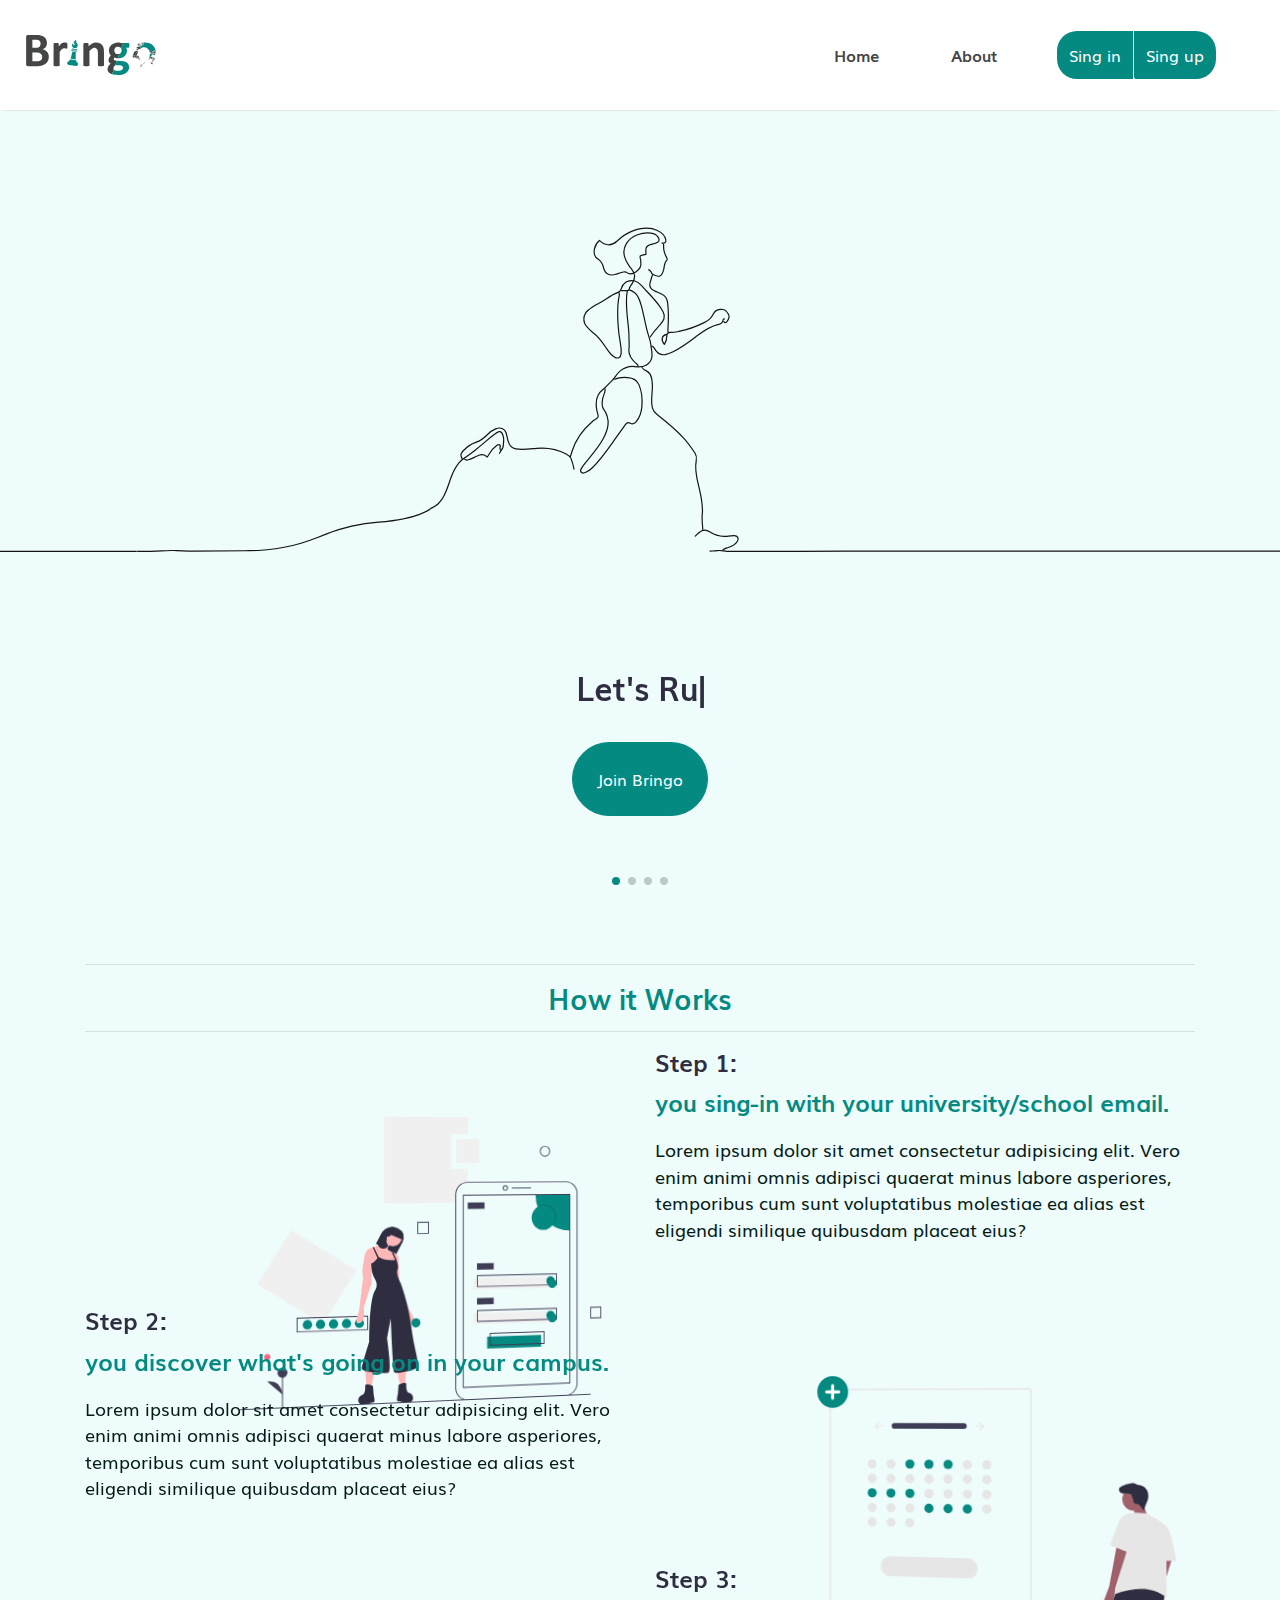
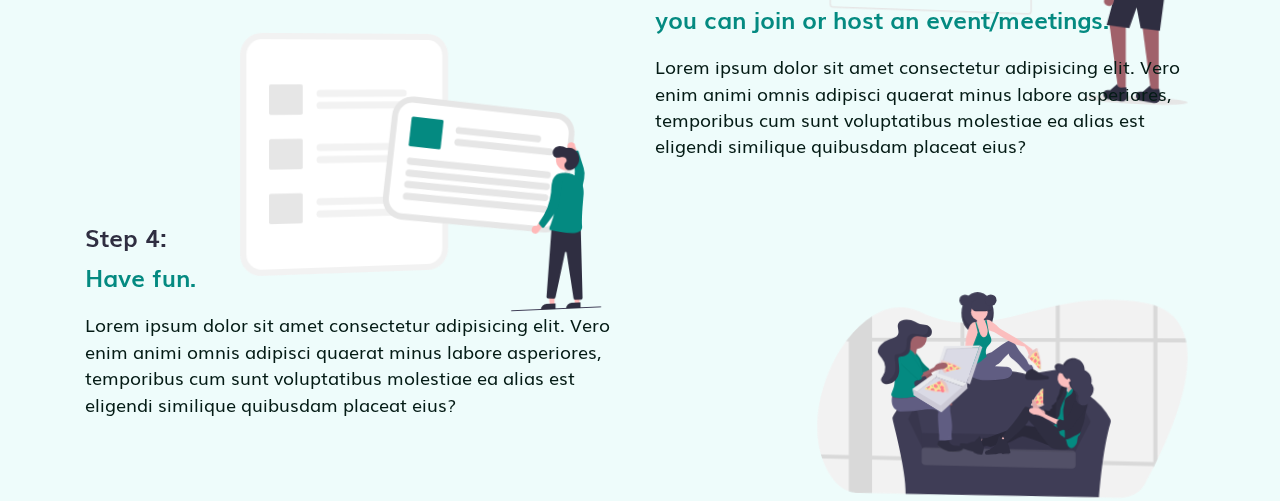
==== index.html @ 800cf077 "add responsive svg images and mini logo" ====
<!DOCTYPE html>
<html lang="en">

<head>
	<meta charset="UTF-8">
	<meta name="viewport" content="width=device-width, initial-scale=1.0">
	<title>Bringo</title>
	<link rel="stylesheet" href="css/bootstrap.css">
    <link rel="stylesheet" href="css/main.css">
    <link rel="icon" href="images/bringo-icon.svg">
    <link rel="stylesheet" href="css/swiper-bundle.css" />
    <link rel="stylesheet" href="css/swiper-bundle.min.css" />
    <style>
        .swiper-slide > p
        {
            /* display: flex;
            justify-content: center; */
            position: absolute;
            top: 70%;
            left: 0;
            right: 0;
            text-align: center;
            font-family: Muli-Bold;
            font-size: 200%;
        }
    </style>
</head>

<body>
  <nav class="navbar navbar-expand-lg navbar-light bg-white">
        <a href="/" class="navbar-brand">
            <img src="images/bringo.svg" alt="bringo logo" width="150px" />
        </a>
        <button class="navbar-toggler" type="button" data-toggle="collapse" data-target="#navbarSupportedContent" aria-controls="navbarSupportedContent" aria-expanded="false" aria-label="Toggle navigation">
            <span class="navbar-toggler-icon"></span>
        </button>
        <div class="collapse navbar-collapse" id="navbarSupportedContent">
            <ul class="navbar-nav ml-auto text-center">
                <li class="nav-item px-1 py-1">
                    <a class="nav-link home-about-link" href="/">Home</a>
                </li>
                <li class="nav-item ml-lg-5 px-1 py-1">
                    <a class="nav-link home-about-link" href="/about">About</a>
                </li>
                <li class="nav-item sing-in ml-lg-5 px-1 py-1">
                    <a class="nav-link" href="/singin">Sing in</a>
                </li>
                <li class="nav-item sing-up mr-lg-5 px-1 py-1">
                    <a class="nav-link" href="/singup">Sing up</a>
                </li>
            </ul>
        </div>
  </nav>

		<!-- start the slider -->
			<!-- Slider main container -->
	<div class="swiper-container">
        <!-- Additional required wrapper -->
        <div class="section-center">
            <div class="container text-center">
                <a href="/singup/index.html"><button class="btn btn-primary px-4 py-4 join-btn">Join Bringo</button></a>
            </div>
        </div>
        <!-- <div class="overlay"></div> -->
		<div class="swiper-wrapper">
			<!-- Slides -->
            <div class="swiper-slide carousel-one"><p>Let's <span   class="animate-typing"
                                                                    data-animate-loop="true"
                                                                    data-type-speed="200"
                                                                    data-type-delay="150"
                                                                    data-remove-speed="50"
                                                                    data-remove-delay="500"
                                                                    data-cursor-speed="700"
                                                                    >Run</span></p></div>
            
            <div class="swiper-slide carousel-two"><p>Let's <span   class="animate-typing"
                                                                    data-animate-loop="true"
                                                                    data-type-speed="200"
                                                                    data-type-delay="150"
                                                                    data-remove-speed="50"
                                                                    data-remove-delay="500"
                                                                    data-cursor-speed="700"
                                                                    >Paint</span></p></div>
            
			<div class="swiper-slide carousel-three"><p>Let's <span class="animate-typing"
                                                                    data-animate-loop="true"
                                                                    data-type-speed="200"
                                                                    data-type-delay="150"
                                                                    data-remove-speed="50"
                                                                    data-remove-delay="500"
                                                                    data-cursor-speed="700">Play Chess</span></p></div>
			<div class="swiper-slide carousel-four"><p>Let's <span class="animate-typing"
                                                                    data-animate-loop="true"
                                                                    data-type-speed="200"
                                                                    data-type-delay="150"
                                                                    data-remove-speed="50"
                                                                    data-remove-delay="500"
                                                                    data-cursor-speed="700">Play BasketBall</span></p></div>
		</div>
		<!-- If we need pagination -->
		<div class="swiper-pagination"></div>
	</div>
    <!-- End the slider -->

  <!-- Start How it works -->

  <div class="container how-it-works">
    <div class="row mt-5">
      <div class="col-12 text-center muli-bold short-desc">
        <hr>
        <h3>How it Works</h3>
        <hr>
      </div>
      <div class="col-md-6 images-card">
        <img class="img-fluid image-background-right" src="https://d2zv2ciw0ln4h1.cloudfront.net/uploads/hp-primary-desktop_e0dab1f509.svg" alt="">
        <!-- <img class="img-fluid image-rotate-right" src="https://d2zv2ciw0ln4h1.cloudfront.net/uploads/hp-step1-2D_aeea862f0b.svg" alt=""> -->
         <img class="img-fluid image-rotate-right" src="./images/login.svg" alt="">
      </div>
      <div class="col-md-6">
        <div class="step-content">
          <h4 class="step-head muli-bold">Step 1:</h4>
          <p class="short-desc muli-bold">you sing-in with your university/school email.</p>
          <p class="long-desc">Lorem ipsum dolor sit amet consectetur adipisicing elit. Vero enim animi omnis adipisci quaerat minus labore asperiores, temporibus cum sunt voluptatibus molestiae ea alias est eligendi similique quibusdam placeat eius?</p>
        </div>
      </div>
    </div>
    <div class="row mt-5 flex-row-reverse">
      <div class="col-md-6 images-card">
        <img class="img-fluid image-background-left" src="https://d2zv2ciw0ln4h1.cloudfront.net/uploads/hp-primary-desktop_e0dab1f509.svg" alt="">
        <!-- <img class="img-fluid image-rotate-left" src="https://d2zv2ciw0ln4h1.cloudfront.net/uploads/hp-step2-2D_6729998af1.svg" alt=""> -->
        <img class="img-fluid image-rotate-left" src="./images/event.svg" alt="">
      </div>
      <div class="col-md-6">
        <div class="step-content">
          <h4 class="step-head muli-bold">Step 2:</h4>
          <p class="short-desc muli-bold">you discover what's going on in your campus.</p>
          <p class="long-desc">Lorem ipsum dolor sit amet consectetur adipisicing elit. Vero enim animi omnis adipisci quaerat minus labore asperiores, temporibus cum sunt voluptatibus molestiae ea alias est eligendi similique quibusdam placeat eius?</p>
        </div>
      </div>
    </div>
    <div class="row mt-5">
      <div class="col-md-6 images-card">
        <img class="img-fluid image-background-right" src="https://d2zv2ciw0ln4h1.cloudfront.net/uploads/hp-primary-desktop_e0dab1f509.svg" alt="">
        <!-- <img class="img-fluid image-rotate-right" src="https://d2zv2ciw0ln4h1.cloudfront.net/uploads/hp-step5-2D_9d3fc362cc.svg" alt=""> -->
        <img class="img-fluid image-rotate-right" src="./images/post.svg" alt="">
      </div>
      <div class="col-md-6">
        <div class="step-content">
          <h4 class="step-head muli-bold">Step 3:</h4>
          <p class="short-desc muli-bold">you can join or host an event/meetings.</p>
          <p class="long-desc">Lorem ipsum dolor sit amet consectetur adipisicing elit. Vero enim animi omnis adipisci quaerat minus labore asperiores, temporibus cum sunt voluptatibus molestiae ea alias est eligendi similique quibusdam placeat eius?</p>
        </div>
      </div>
      
    </div>
    <div class="row mt-5 flex-row-reverse">
      <div class="col-md-6 images-card">
        <img class="img-fluid image-background-left" src="https://d2zv2ciw0ln4h1.cloudfront.net/uploads/hp-primary-desktop_e0dab1f509.svg" alt="">
        <!-- <img class="img-fluid image-rotate-left" src="https://d2zv2ciw0ln4h1.cloudfront.net/uploads/hp-step2-2D_6729998af1.svg" alt=""> -->
        <img class="img-fluid image-rotate-left" src="./images/have-fun.svg" alt="">
      </div>
      <div class="col-md-6">
        <div class="step-content">
          <h4 class="step-head muli-bold">Step 4:</h4>
          <p class="short-desc muli-bold">Have fun.</p>
          <p class="long-desc">Lorem ipsum dolor sit amet consectetur adipisicing elit. Vero enim animi omnis adipisci quaerat minus labore asperiores, temporibus cum sunt voluptatibus molestiae ea alias est eligendi similique quibusdam placeat eius?</p>
        </div>
      </div>
    </div>
  </div>

  <!-- End How it works -->

  <script src="js/jquery-3.5.1.min.js"></script>
  <script src="js/bootstrap.min.js"></script>
  <script src="js/jquery.animateTyping.js"></script>
  <script src="js/swiper-bundle.js"></script>
	<script src="js/swiper-bundle.min.js"></script>
  <script src="js/main.js"></script>
</body>

</html>
---- css/main.css ----
/* ------------------------- */

@font-face {
 font-family: Muli-Bold;
 src: url('../fonts/Muli-Bold.ttf');
}

@font-face {
 font-family: Muli-BoldItalic;
 src: url('../fonts/Muli-BoldItalic.ttf');
}

@font-face {
 font-family: Muli-ExtraLight;
 src: url('../fonts/Muli-ExtraLight.ttf');
}

@font-face {
 font-family: Muli-ExtraLightItalic;
 src: url('../fonts/Muli-ExtraLightItalic.ttf');
}

@font-face {
 font-family: Muli-Italic;
 src: url('../fonts/Muli-Italic.ttf');
}

@font-face {
 font-family: Muli-Light;
 src: url('../fonts/Muli-Light.ttf');
}

@font-face {
 font-family: Muli-LightItalic;
 src: url('../fonts/Muli-LightItalic.ttf');
}

@font-face {
 font-family: Muli-Semi-BoldItalic;
 src: url('../fonts/Muli-Semi-BoldItalic.ttf');
}

@font-face {
 font-family: Muli-SemiBold;
 src: url('../fonts/Muli-SemiBold.ttf');
}

@font-face {
 font-family: Muli;
 src: url('../fonts/Muli.ttf');
}


/* ------------------------- */

:root {
 --primary: #048A81;
 --primaryDark: #12615b;
 --second: #444545;
 --third: #DE3C4B;
 --fourth: #87F5FB;
 --fiveth: #84CAE7;
 --gray: #a2a0a9;
}


/* Stat Muli font classes */

.muli-bold {
 font-family: Muli-Bold;
}

.muli-bold-italic {
 font-family: Muli-BoldItalic;
}

.muli-extra-light {
 font-family: Muli-ExtraLight;
}

.muli-extra-light-italic {
 font-family: Muli-ExtraLightItalic;
}

.muli-italic {
 font-family: Muli-Italic;
}

.muli-light {
 font-family: Muli-Light;
}

.muli-light-italic {
 font-family: Muli-LightItalic;
}

.muli-Semi-bold-italic {
 font-family: Muli-Semi-BoldItalic;
}

.muli-semi-bold {
 font-family: Muli-SemiBold;
}

.muli {
 font-family: Muli;
}


/* End Muli font classes */

body {
 /* background-color: var(--fiveth); */
 font-family: Muli;
 /* height: 100000px; */
 background-color: #EEFCFB;
}

/* Start The navbar */

.navbar
{
    box-shadow: 0 2px 2px -2px rgba(0,0,0,.2);
}

@media (min-width: 992px) {
    .sing-in {
        background-color: var(--primary) !important;
        border-radius: 20px 0 0px 20px;
        border-right: 1px solid white;
    }
    .sing-up {
        background-color: var(--primary) !important;
        border-radius: 0px 20px 20px 2px;
    }
    .sing-in>a,
    .sing-up>a {
        color: white !important;
    }
    .home-about-link
    {
        font-family: Muli-Bold;
        color: var(--second) !important;
    }
}

/* End The navbar */

/* Start the slider */

/* .slider .carousel-item
{
	-webkit-background-size: cover;
	-moz-background-size: cover;
	-o-background-size: cover;
	background-size: cover;
	background-position: center center;
} */

.swiper-wrapper > div
{
    -webkit-background-size: cover;
	-moz-background-size: cover;
	-o-background-size: cover;
	background-size: cover;
	background-position: center center;
}
.swiper-wrapper p
{
    color: #2F2E41;
}

.swiper-wrapper .carousel-one
{
    background-image: url('../images/run.svg');
    width: 100%;
    height: 100%;
}

.swiper-wrapper .carousel-two
{
    background-image: url('../images/paint.svg');
}

.swiper-wrapper .carousel-three
{
    background-image: url('../images/chess.svg');
}

.swiper-wrapper .carousel-four
{
    background-image: url('../images/football.svg');
}

.swiper-container .overlay
{
	position: absolute;
	width: 100%;
	height: 100%;
	left: 0;
	top: 0;
	background-color: rgba(57, 63, 52, 0.6);
	z-index: 2;
}

/* End the slider */


.second-color
{
    color: var(--second) !important;
}

/* .above-section-center
{
    position: absolute;
    top: 70%;
    left: 0;
    right: 0;
    z-index: 3;
    color: #FFF;
	font-size: 200%;
} */

.section-center
{
    position: absolute;
    top: 80%;
    left: 50%;
    z-index: 3;
}

.section-center > div
{
    position: relative;
    left: -50%;
}

/* .let-go-text
{
    color: white;
    font-size: 200%;
} */

.btn-primary
{
    background-color: var(--primary);
    border-color: var(--primary);
    border-radius: 40px !important;
}

.btn-primary:hover
{
    background-color: var(--primaryDark);
    border-color: var(--primaryDark);
    border-radius: 40px !important;
}

.btn-primary:active
{
    background-color: var(--primaryDark) !important;
    border-color: var(--primaryDark) !important;
    border-radius: 40px !important;
}

@media (max-width: 992px)
{
    .btn-primary
    {
        font-size: 80%;
    }
    .navbar-nav > li:hover
    {
        background-color: var(--primary);
        border-radius: 50px;
    }
    .navbar-nav > li > a
    {
        font-family: Muli-Bold;
        color: var(--second) !important;
    }
    .navbar-nav > li > a:hover
    {
        color: white !important;
    }
}

@media (max-width: 768px)
{
    /* .btn-primary
    {
        font-size: 20px;
    } */
}

.swiper-pagination-bullet-active
{
    background-color: var(--primary) !important;
}

/* Start How it Works */

.how-it-works .step-head
{
    color: #2F2E41;
}

.how-it-works .short-desc
{
    color: var(--primary);
    font-size: 1.5rem;
}

.how-it-works .long-desc
{
    color: #041B15;
    font-size: 1.1rem;
}

.how-it-works .step-content
{
    display: flex;
    flex-direction: column;
    justify-content: center;
    height: 100%;
}

.images-card
{
    perspective: 1000px;
}

.flex-row-reverse
{
    display: flex;
    flex-direction: row-reverse;
}

.image-background-right
{
    /* transform: rotateY(10deg); */
    transform: rotateY(10deg);
}

.image-rotate-right
{
    /* transform: skewY(2deg); */
    transform: rotateY(10deg);
    width: 65%;
    position: absolute;
    left: 30%;
    top: 33%;
    /* display: none; */
}

.image-background-left
{
    transform: rotateY(-10deg);
}

.image-rotate-left
{
    /* transform: skewY(2deg); */
    transform: rotateY(-10deg);
    width: 65%;
    position: absolute;
    left: 30%;
    top: 33%;
    /* display: none; */
}

/* End How it Works */
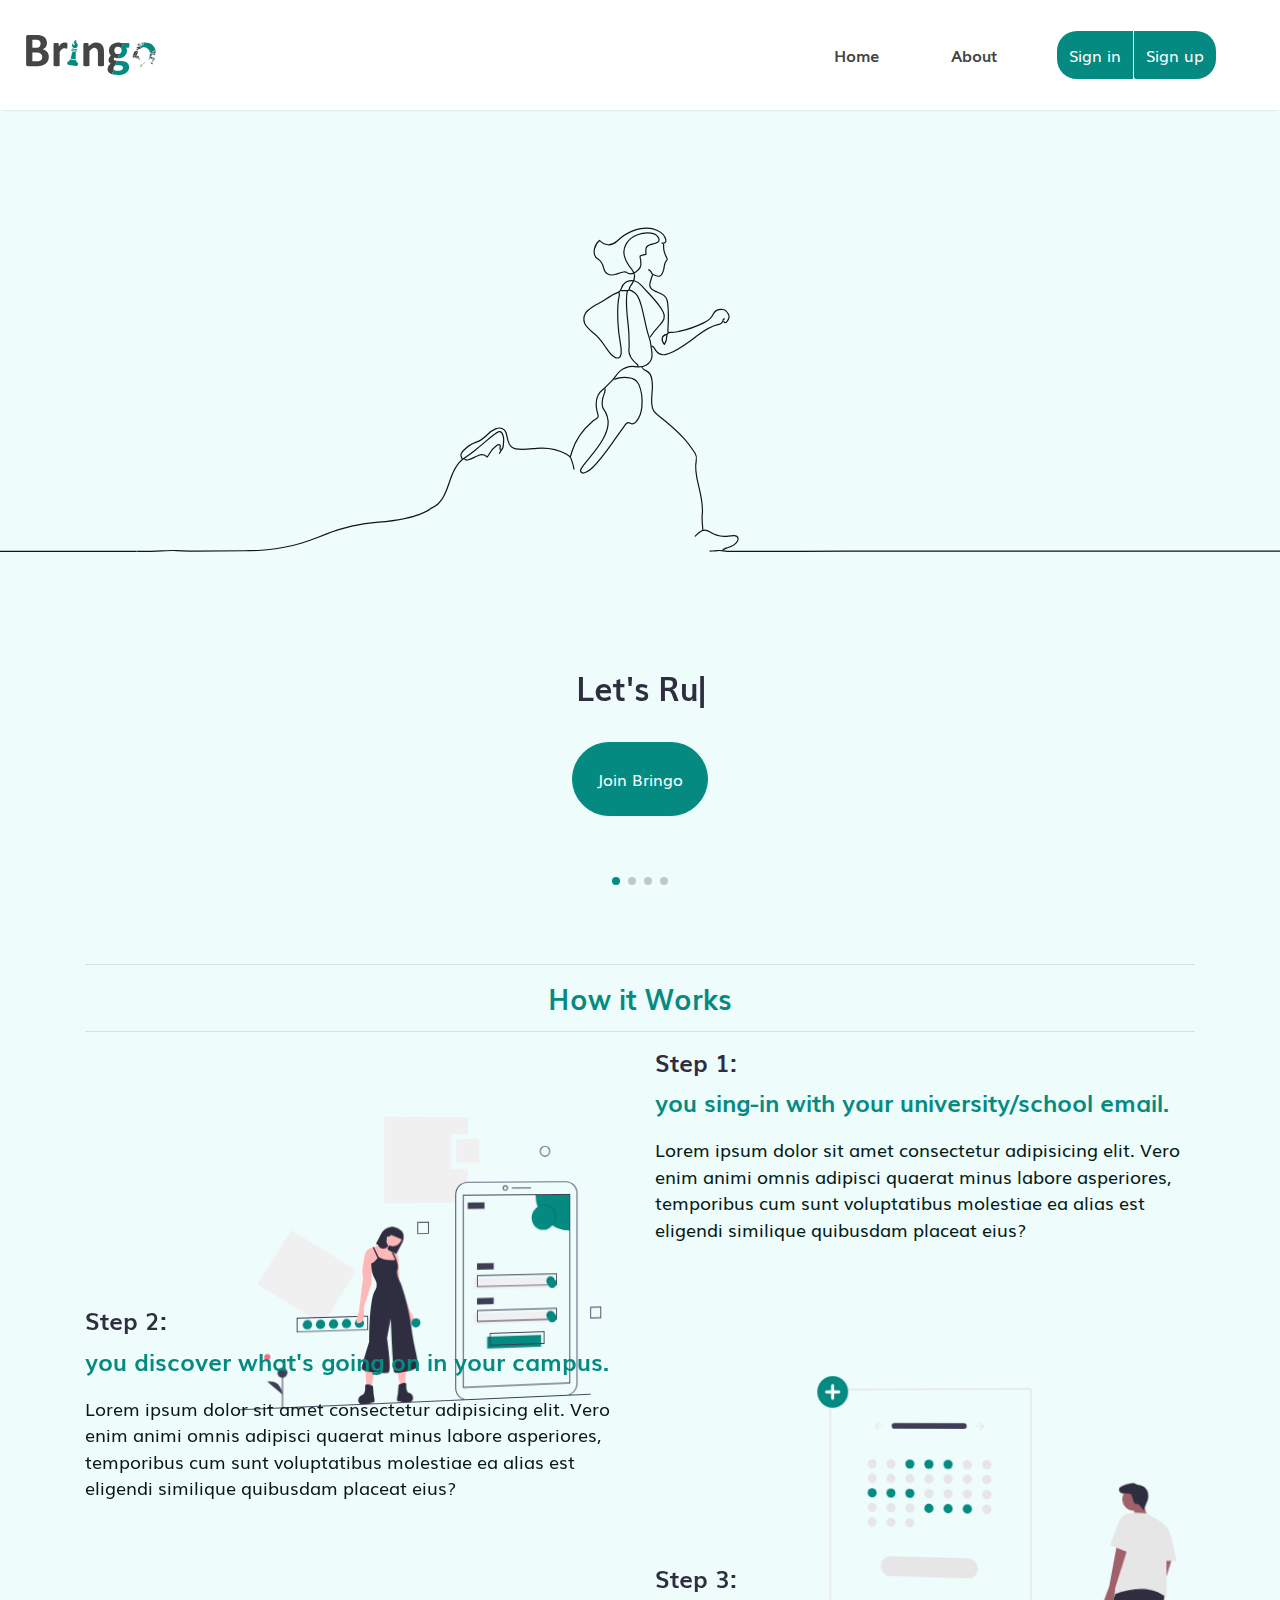
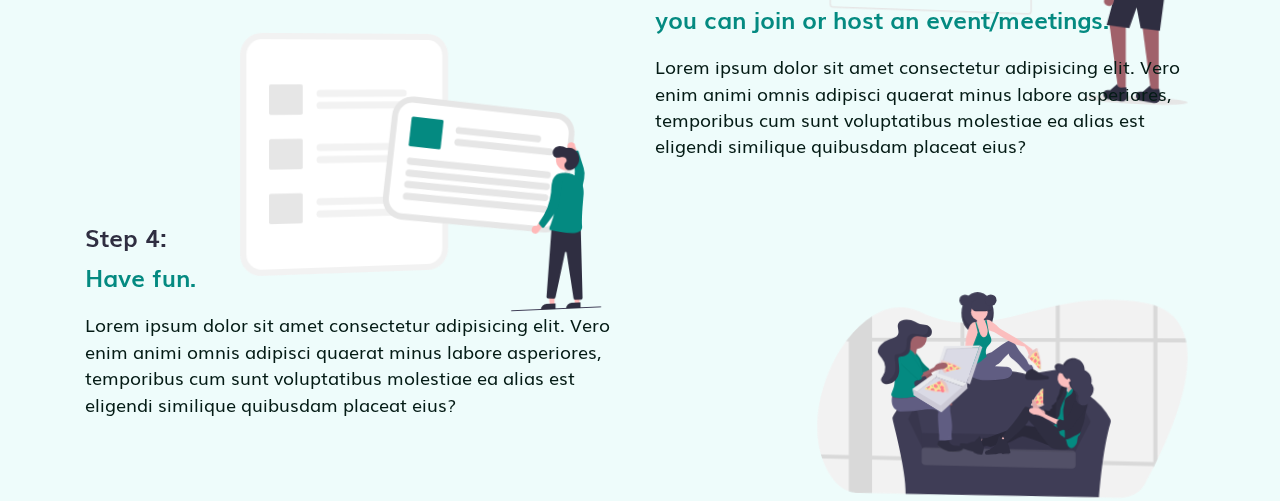
==== commit efadb04c: "add congratulation page and input validation before sed" ====
--- a/index.html
+++ b/index.html
@@ -6,177 +6,167 @@
 	<meta name="viewport" content="width=device-width, initial-scale=1.0">
 	<title>Bringo</title>
 	<link rel="stylesheet" href="css/bootstrap.css">
-    <link rel="stylesheet" href="css/main.css">
-    <link rel="icon" href="images/bringo-icon.svg">
-    <link rel="stylesheet" href="css/swiper-bundle.css" />
-    <link rel="stylesheet" href="css/swiper-bundle.min.css" />
-    <style>
-        .swiper-slide > p
-        {
-            /* display: flex;
+	<link rel="stylesheet" href="css/main.css">
+	<link rel="icon" href="images/bringo-icon.svg">
+	<link rel="stylesheet" href="css/swiper-bundle.css" />
+	<link rel="stylesheet" href="css/swiper-bundle.min.css" />
+	<style>
+		.swiper-slide>p {
+			/* display: flex;
             justify-content: center; */
-            position: absolute;
-            top: 70%;
-            left: 0;
-            right: 0;
-            text-align: center;
-            font-family: Muli-Bold;
-            font-size: 200%;
-        }
-    </style>
+			position: absolute;
+			top: 70%;
+			left: 0;
+			right: 0;
+			text-align: center;
+			font-family: Muli-Bold;
+			font-size: 200%;
+		}
+	</style>
 </head>
 
 <body>
-  <nav class="navbar navbar-expand-lg navbar-light bg-white">
-        <a href="/" class="navbar-brand">
-            <img src="images/bringo.svg" alt="bringo logo" width="150px" />
-        </a>
-        <button class="navbar-toggler" type="button" data-toggle="collapse" data-target="#navbarSupportedContent" aria-controls="navbarSupportedContent" aria-expanded="false" aria-label="Toggle navigation">
+	<nav class="navbar navbar-expand-lg navbar-light bg-white">
+		<a href="/" class="navbar-brand">
+			<img src="images/bringo.svg" alt="bringo logo" width="150px" />
+		</a>
+		<button class="navbar-toggler" type="button" data-toggle="collapse" data-target="#navbarSupportedContent" aria-controls="navbarSupportedContent" aria-expanded="false" aria-label="Toggle navigation">
             <span class="navbar-toggler-icon"></span>
         </button>
-        <div class="collapse navbar-collapse" id="navbarSupportedContent">
-            <ul class="navbar-nav ml-auto text-center">
-                <li class="nav-item px-1 py-1">
-                    <a class="nav-link home-about-link" href="/">Home</a>
-                </li>
-                <li class="nav-item ml-lg-5 px-1 py-1">
-                    <a class="nav-link home-about-link" href="/about">About</a>
-                </li>
-                <li class="nav-item sing-in ml-lg-5 px-1 py-1">
-                    <a class="nav-link" href="/singin">Sing in</a>
-                </li>
-                <li class="nav-item sing-up mr-lg-5 px-1 py-1">
-                    <a class="nav-link" href="/singup">Sing up</a>
-                </li>
-            </ul>
-        </div>
-  </nav>
+		<div class="collapse navbar-collapse" id="navbarSupportedContent">
+			<ul class="navbar-nav ml-auto text-center">
+				<li class="nav-item px-1 py-1">
+					<a class="nav-link home-about-link" href="/">Home</a>
+				</li>
+				<li class="nav-item ml-lg-5 px-1 py-1">
+					<a class="nav-link home-about-link" href="/about">About</a>
+				</li>
+				<li class="nav-item sing-in ml-lg-5 px-1 py-1">
+					<a class="nav-link" href="/signin">Sign in</a>
+				</li>
+				<li class="nav-item sing-up mr-lg-5 px-1 py-1">
+					<a class="nav-link" href="/signup">Sign up</a>
+				</li>
+			</ul>
+		</div>
+	</nav>
 
-		<!-- start the slider -->
-			<!-- Slider main container -->
+	<!-- start the slider -->
+	<!-- Slider main container -->
 	<div class="swiper-container">
-        <!-- Additional required wrapper -->
-        <div class="section-center">
-            <div class="container text-center">
-                <a href="/singup/index.html"><button class="btn btn-primary px-4 py-4 join-btn">Join Bringo</button></a>
-            </div>
-        </div>
-        <!-- <div class="overlay"></div> -->
+		<!-- Additional required wrapper -->
+		<div class="section-center">
+			<div class="container text-center">
+				<a href="/signup/index.html"><button class="btn btn-primary px-4 py-4 join-btn">Join Bringo</button></a>
+			</div>
+		</div>
+		<!-- <div class="overlay"></div> -->
 		<div class="swiper-wrapper">
 			<!-- Slides -->
-            <div class="swiper-slide carousel-one"><p>Let's <span   class="animate-typing"
-                                                                    data-animate-loop="true"
-                                                                    data-type-speed="200"
-                                                                    data-type-delay="150"
-                                                                    data-remove-speed="50"
-                                                                    data-remove-delay="500"
-                                                                    data-cursor-speed="700"
-                                                                    >Run</span></p></div>
-            
-            <div class="swiper-slide carousel-two"><p>Let's <span   class="animate-typing"
-                                                                    data-animate-loop="true"
-                                                                    data-type-speed="200"
-                                                                    data-type-delay="150"
-                                                                    data-remove-speed="50"
-                                                                    data-remove-delay="500"
-                                                                    data-cursor-speed="700"
-                                                                    >Paint</span></p></div>
-            
-			<div class="swiper-slide carousel-three"><p>Let's <span class="animate-typing"
-                                                                    data-animate-loop="true"
-                                                                    data-type-speed="200"
-                                                                    data-type-delay="150"
-                                                                    data-remove-speed="50"
-                                                                    data-remove-delay="500"
-                                                                    data-cursor-speed="700">Play Chess</span></p></div>
-			<div class="swiper-slide carousel-four"><p>Let's <span class="animate-typing"
-                                                                    data-animate-loop="true"
-                                                                    data-type-speed="200"
-                                                                    data-type-delay="150"
-                                                                    data-remove-speed="50"
-                                                                    data-remove-delay="500"
-                                                                    data-cursor-speed="700">Play BasketBall</span></p></div>
+			<div class="swiper-slide carousel-one">
+				<p>Let's <span class="animate-typing" data-animate-loop="true" data-type-speed="200" data-type-delay="150" data-remove-speed="50" data-remove-delay="500" data-cursor-speed="700">Run</span></p>
+			</div>
+
+			<div class="swiper-slide carousel-two">
+				<p>Let's <span class="animate-typing" data-animate-loop="true" data-type-speed="200" data-type-delay="150" data-remove-speed="50" data-remove-delay="500" data-cursor-speed="700">Paint</span></p>
+			</div>
+
+			<div class="swiper-slide carousel-three">
+				<p>Let's <span class="animate-typing" data-animate-loop="true" data-type-speed="200" data-type-delay="150" data-remove-speed="50" data-remove-delay="500" data-cursor-speed="700">Play Chess</span></p>
+			</div>
+			<div class="swiper-slide carousel-four">
+				<p>Let's <span class="animate-typing" data-animate-loop="true" data-type-speed="200" data-type-delay="150" data-remove-speed="50" data-remove-delay="500" data-cursor-speed="700">Play BasketBall</span></p>
+			</div>
 		</div>
 		<!-- If we need pagination -->
 		<div class="swiper-pagination"></div>
 	</div>
-    <!-- End the slider -->
+	<!-- End the slider -->
 
-  <!-- Start How it works -->
+	<!-- Start How it works -->
 
-  <div class="container how-it-works">
-    <div class="row mt-5">
-      <div class="col-12 text-center muli-bold short-desc">
-        <hr>
-        <h3>How it Works</h3>
-        <hr>
-      </div>
-      <div class="col-md-6 images-card">
-        <img class="img-fluid image-background-right" src="https://d2zv2ciw0ln4h1.cloudfront.net/uploads/hp-primary-desktop_e0dab1f509.svg" alt="">
-        <!-- <img class="img-fluid image-rotate-right" src="https://d2zv2ciw0ln4h1.cloudfront.net/uploads/hp-step1-2D_aeea862f0b.svg" alt=""> -->
-         <img class="img-fluid image-rotate-right" src="./images/login.svg" alt="">
-      </div>
-      <div class="col-md-6">
-        <div class="step-content">
-          <h4 class="step-head muli-bold">Step 1:</h4>
-          <p class="short-desc muli-bold">you sing-in with your university/school email.</p>
-          <p class="long-desc">Lorem ipsum dolor sit amet consectetur adipisicing elit. Vero enim animi omnis adipisci quaerat minus labore asperiores, temporibus cum sunt voluptatibus molestiae ea alias est eligendi similique quibusdam placeat eius?</p>
-        </div>
-      </div>
-    </div>
-    <div class="row mt-5 flex-row-reverse">
-      <div class="col-md-6 images-card">
-        <img class="img-fluid image-background-left" src="https://d2zv2ciw0ln4h1.cloudfront.net/uploads/hp-primary-desktop_e0dab1f509.svg" alt="">
-        <!-- <img class="img-fluid image-rotate-left" src="https://d2zv2ciw0ln4h1.cloudfront.net/uploads/hp-step2-2D_6729998af1.svg" alt=""> -->
-        <img class="img-fluid image-rotate-left" src="./images/event.svg" alt="">
-      </div>
-      <div class="col-md-6">
-        <div class="step-content">
-          <h4 class="step-head muli-bold">Step 2:</h4>
-          <p class="short-desc muli-bold">you discover what's going on in your campus.</p>
-          <p class="long-desc">Lorem ipsum dolor sit amet consectetur adipisicing elit. Vero enim animi omnis adipisci quaerat minus labore asperiores, temporibus cum sunt voluptatibus molestiae ea alias est eligendi similique quibusdam placeat eius?</p>
-        </div>
-      </div>
-    </div>
-    <div class="row mt-5">
-      <div class="col-md-6 images-card">
-        <img class="img-fluid image-background-right" src="https://d2zv2ciw0ln4h1.cloudfront.net/uploads/hp-primary-desktop_e0dab1f509.svg" alt="">
-        <!-- <img class="img-fluid image-rotate-right" src="https://d2zv2ciw0ln4h1.cloudfront.net/uploads/hp-step5-2D_9d3fc362cc.svg" alt=""> -->
-        <img class="img-fluid image-rotate-right" src="./images/post.svg" alt="">
-      </div>
-      <div class="col-md-6">
-        <div class="step-content">
-          <h4 class="step-head muli-bold">Step 3:</h4>
-          <p class="short-desc muli-bold">you can join or host an event/meetings.</p>
-          <p class="long-desc">Lorem ipsum dolor sit amet consectetur adipisicing elit. Vero enim animi omnis adipisci quaerat minus labore asperiores, temporibus cum sunt voluptatibus molestiae ea alias est eligendi similique quibusdam placeat eius?</p>
-        </div>
-      </div>
-      
-    </div>
-    <div class="row mt-5 flex-row-reverse">
-      <div class="col-md-6 images-card">
-        <img class="img-fluid image-background-left" src="https://d2zv2ciw0ln4h1.cloudfront.net/uploads/hp-primary-desktop_e0dab1f509.svg" alt="">
-        <!-- <img class="img-fluid image-rotate-left" src="https://d2zv2ciw0ln4h1.cloudfront.net/uploads/hp-step2-2D_6729998af1.svg" alt=""> -->
-        <img class="img-fluid image-rotate-left" src="./images/have-fun.svg" alt="">
-      </div>
-      <div class="col-md-6">
-        <div class="step-content">
-          <h4 class="step-head muli-bold">Step 4:</h4>
-          <p class="short-desc muli-bold">Have fun.</p>
-          <p class="long-desc">Lorem ipsum dolor sit amet consectetur adipisicing elit. Vero enim animi omnis adipisci quaerat minus labore asperiores, temporibus cum sunt voluptatibus molestiae ea alias est eligendi similique quibusdam placeat eius?</p>
-        </div>
-      </div>
-    </div>
-  </div>
+	<div class="container how-it-works">
+		<div class="row mt-5">
+			<div class="col-12 text-center muli-bold short-desc">
+				<hr>
+				<h3>How it Works</h3>
+				<hr>
+			</div>
+			<div class="col-md-6 images-card" id="outer">
+				<img class="img-fluid image-background-right" src="https://d2zv2ciw0ln4h1.cloudfront.net/uploads/hp-primary-desktop_e0dab1f509.svg" alt="">
+				<!-- <img class="img-fluid image-rotate-right" src="https://d2zv2ciw0ln4h1.cloudfront.net/uploads/hp-step1-2D_aeea862f0b.svg" alt=""> -->
+				<img class="img-fluid image-rotate-right" src="./images/login.svg" alt="">
+			</div>
+			<div class="col-md-6">
+				<div class="step-content">
+					<h4 class="step-head muli-bold">Step 1:</h4>
+					<p class="short-desc muli-bold">you sing-in with your university/school email.</p>
+					<p class="long-desc">Lorem ipsum dolor sit amet consectetur adipisicing elit. Vero enim animi omnis adipisci quaerat minus labore asperiores, temporibus cum sunt voluptatibus molestiae ea alias est eligendi similique quibusdam placeat eius?</p>
+				</div>
+			</div>
+		</div>
+		<div class="row mt-5 flex-row-reverse">
+			<div class="col-md-6 images-card">
+				<img class="img-fluid image-background-left" src="https://d2zv2ciw0ln4h1.cloudfront.net/uploads/hp-primary-desktop_e0dab1f509.svg" alt="">
+				<!-- <img class="img-fluid image-rotate-left" src="https://d2zv2ciw0ln4h1.cloudfront.net/uploads/hp-step2-2D_6729998af1.svg" alt=""> -->
+				<img class="img-fluid image-rotate-left" src="./images/event.svg" alt="">
+			</div>
+			<div class="col-md-6">
+				<div class="step-content">
+					<h4 class="step-head muli-bold">Step 2:</h4>
+					<p class="short-desc muli-bold">you discover what's going on in your campus.</p>
+					<p class="long-desc">Lorem ipsum dolor sit amet consectetur adipisicing elit. Vero enim animi omnis adipisci quaerat minus labore asperiores, temporibus cum sunt voluptatibus molestiae ea alias est eligendi similique quibusdam placeat eius?</p>
+				</div>
+			</div>
+		</div>
+		<div class="row mt-5">
+			<div class="col-md-6 images-card">
+				<img class="img-fluid image-background-right" src="https://d2zv2ciw0ln4h1.cloudfront.net/uploads/hp-primary-desktop_e0dab1f509.svg" alt="">
+				<!-- <img class="img-fluid image-rotate-right" src="https://d2zv2ciw0ln4h1.cloudfront.net/uploads/hp-step5-2D_9d3fc362cc.svg" alt=""> -->
+				<img class="img-fluid image-rotate-right" src="./images/post.svg" alt="">
+			</div>
+			<div class="col-md-6">
+				<div class="step-content">
+					<h4 class="step-head muli-bold">Step 3:</h4>
+					<p class="short-desc muli-bold">you can join or host an event/meetings.</p>
+					<p class="long-desc">Lorem ipsum dolor sit amet consectetur adipisicing elit. Vero enim animi omnis adipisci quaerat minus labore asperiores, temporibus cum sunt voluptatibus molestiae ea alias est eligendi similique quibusdam placeat eius?</p>
+				</div>
+			</div>
 
-  <!-- End How it works -->
+		</div>
+		<div class="row mt-5 flex-row-reverse">
+			<div class="col-md-6 images-card">
+				<img class="img-fluid image-background-left" src="https://d2zv2ciw0ln4h1.cloudfront.net/uploads/hp-primary-desktop_e0dab1f509.svg" alt="">
+				<!-- <img class="img-fluid image-rotate-left" src="https://d2zv2ciw0ln4h1.cloudfront.net/uploads/hp-step2-2D_6729998af1.svg" alt=""> -->
+				<img class="img-fluid image-rotate-left" src="./images/have-fun.svg" alt="">
+			</div>
+			<div class="col-md-6">
+				<div class="step-content">
+					<h4 class="step-head muli-bold">Step 4:</h4>
+					<p class="short-desc muli-bold">Have fun.</p>
+					<p class="long-desc">Lorem ipsum dolor sit amet consectetur adipisicing elit. Vero enim animi omnis adipisci quaerat minus labore asperiores, temporibus cum sunt voluptatibus molestiae ea alias est eligendi similique quibusdam placeat eius?</p>
+				</div>
+			</div>
+		</div>
+	</div>
 
-  <script src="js/jquery-3.5.1.min.js"></script>
-  <script src="js/bootstrap.min.js"></script>
-  <script src="js/jquery.animateTyping.js"></script>
-  <script src="js/swiper-bundle.js"></script>
+	<!-- End How it works -->
+
+	<script src="js/jquery-3.5.1.min.js"></script>
+	<script src="js/bootstrap.min.js"></script>
+	<script src="js/jquery.animateTyping.js"></script>
+	<script src="js/swiper-bundle.js"></script>
 	<script src="js/swiper-bundle.min.js"></script>
-  <script src="js/main.js"></script>
+	<script src="js/main.js"></script>
+	<script>
+		// $(window).scroll(function() {
+    // // $('#outer').css('trasform: ', $(window).scrollTop() + 'px')
+    //   $('#outer').css('transform', 'translateY(50px)')
+    // });
+		// $('#outer').click(function() {
+    //   $(this).css('transform', 'translateY(50px)')
+    // });
+	</script>
 </body>
 
 </html>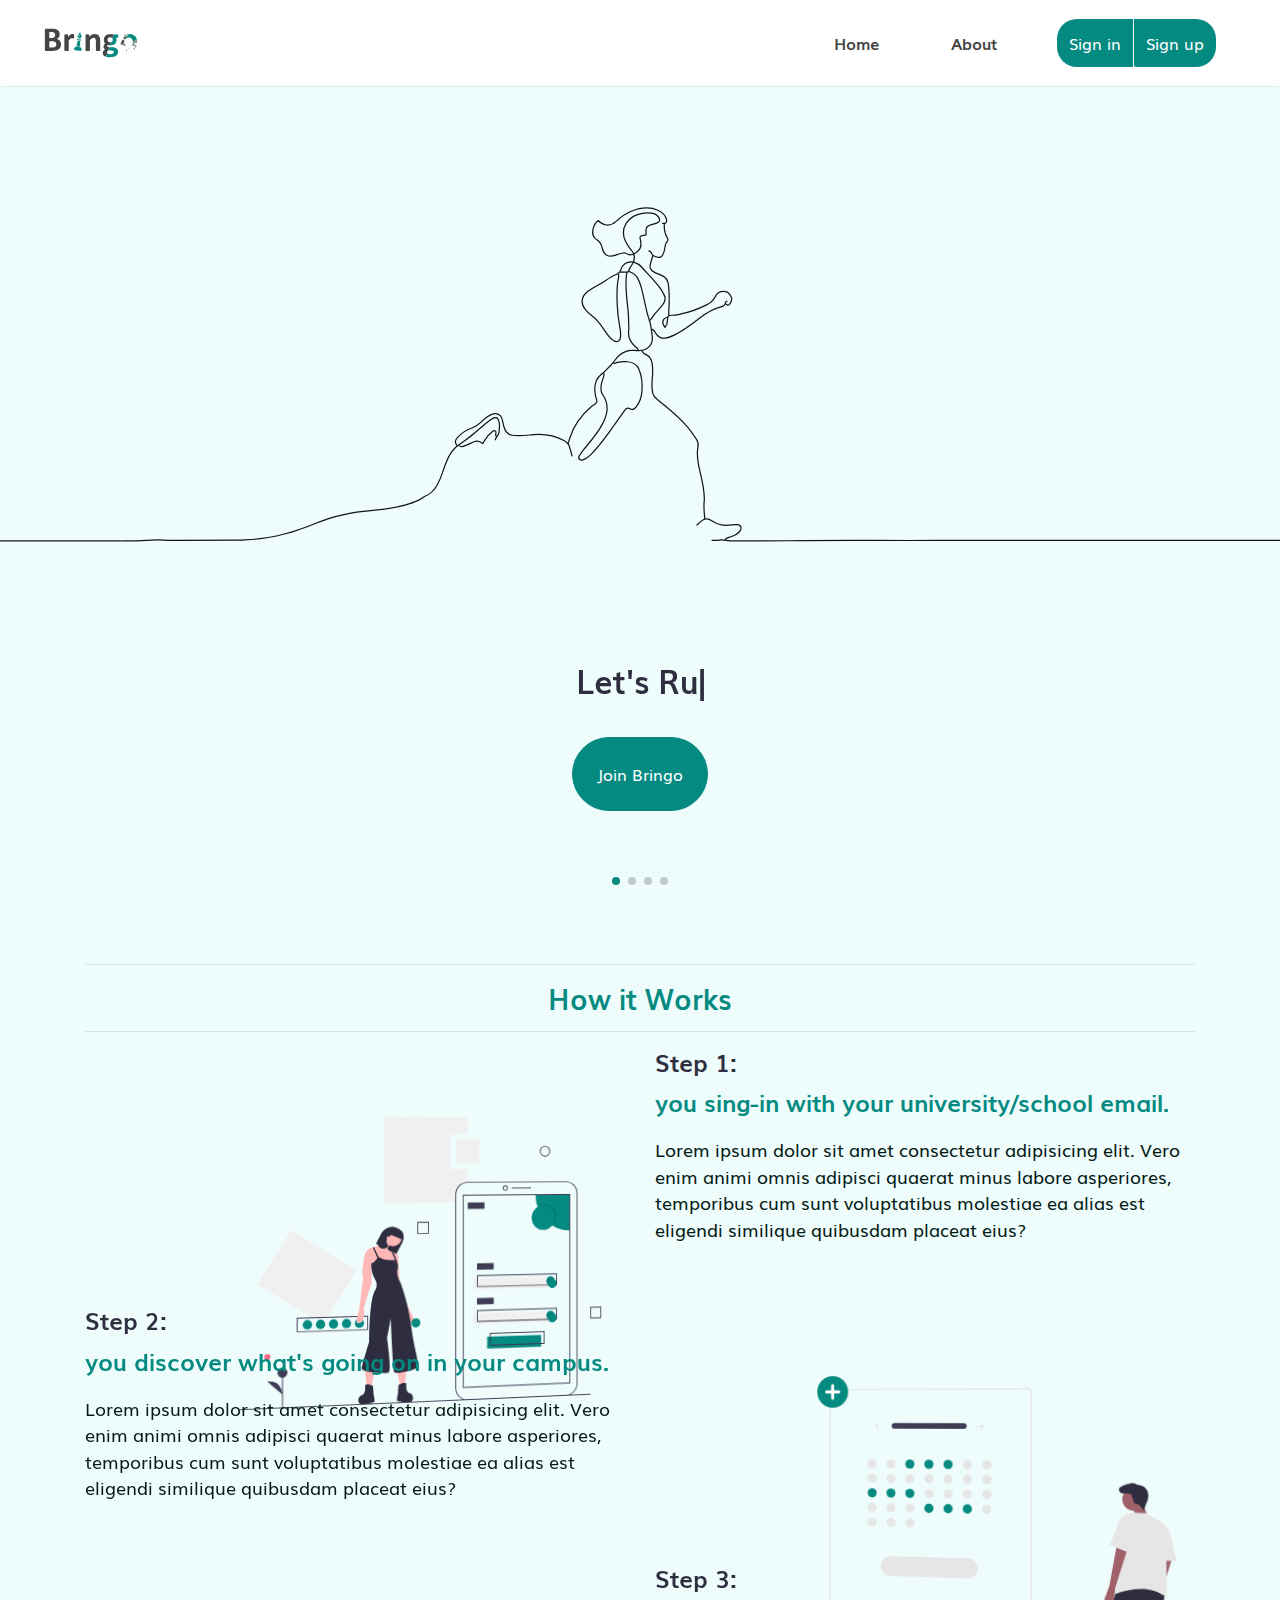
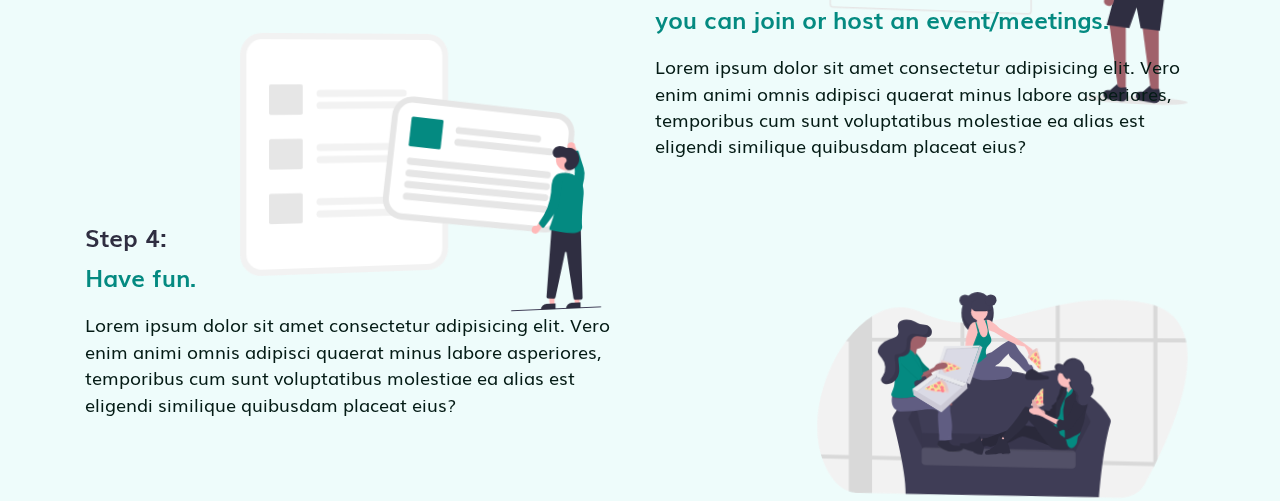
==== commit 9632b772: "resize navbar and change congratilation page content" ====
--- a/index.html
+++ b/index.html
@@ -39,10 +39,10 @@
 					<a class="nav-link home-about-link" href="/">Home</a>
 				</li>
 				<li class="nav-item ml-lg-5 px-1 py-1">
-					<a class="nav-link home-about-link" href="/about">About</a>
+					<a class="nav-link home-about-link" href="#how-it-works">About</a>
 				</li>
 				<li class="nav-item sing-in ml-lg-5 px-1 py-1">
-					<a class="nav-link" href="/signin">Sign in</a>
+					<a class="nav-link" href="/signup">Sign in</a>
 				</li>
 				<li class="nav-item sing-up mr-lg-5 px-1 py-1">
 					<a class="nav-link" href="/signup">Sign up</a>
@@ -85,7 +85,7 @@
 
 	<!-- Start How it works -->
 
-	<div class="container how-it-works">
+	<div class="container how-it-works" id="how-it-works">
 		<div class="row mt-5">
 			<div class="col-12 text-center muli-bold short-desc">
 				<hr>
--- a/css/main.css
+++ b/css/main.css
@@ -123,6 +123,11 @@
     box-shadow: 0 2px 2px -2px rgba(0,0,0,.2);
 }
 
+.navbar img
+{
+    height: 60px;
+}
+
 @media (min-width: 992px) {
     .sing-in {
         background-color: var(--primary) !important;
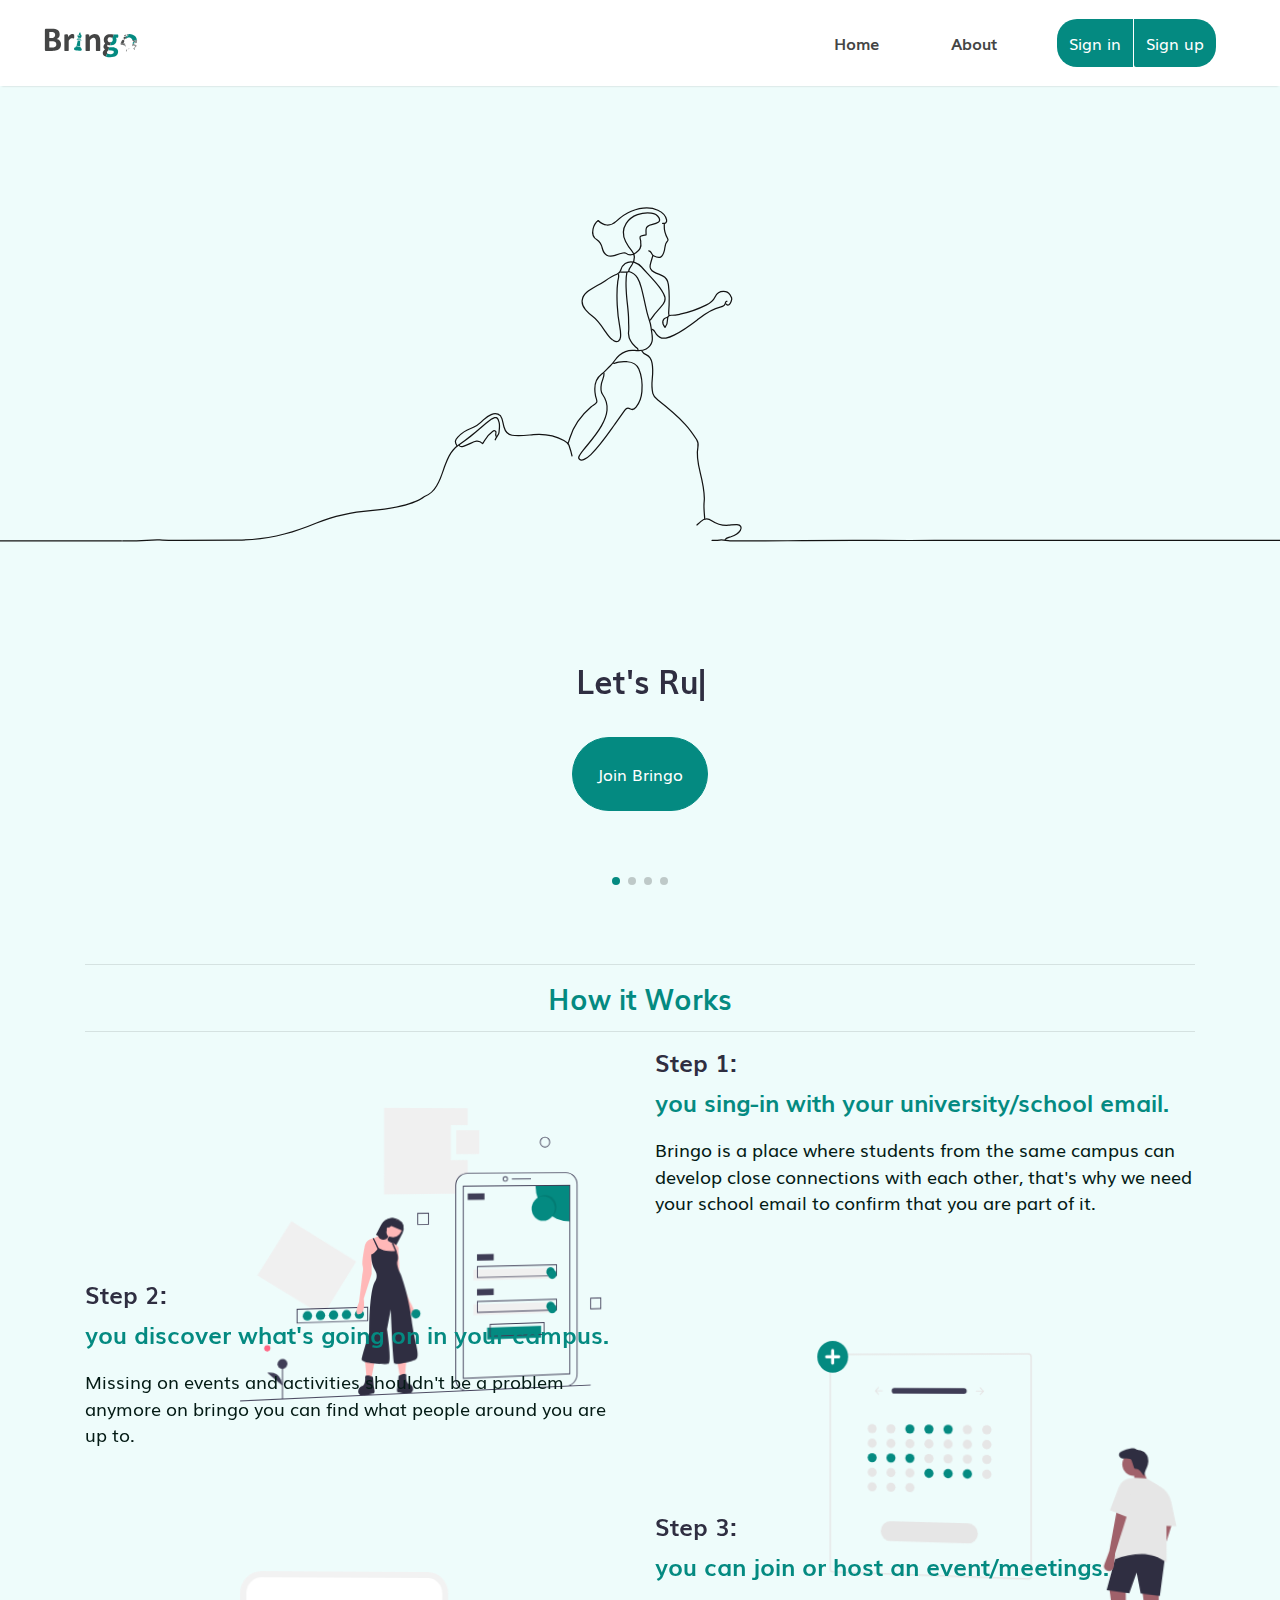
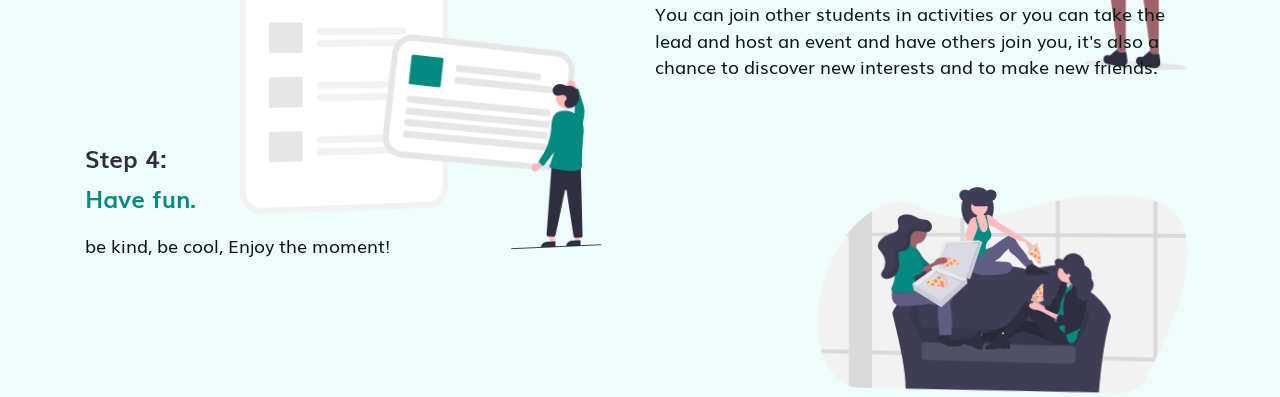
==== commit 4e5455e0: "remove lorem ipsum content" ====
--- a/index.html
+++ b/index.html
@@ -101,7 +101,7 @@
 				<div class="step-content">
 					<h4 class="step-head muli-bold">Step 1:</h4>
 					<p class="short-desc muli-bold">you sing-in with your university/school email.</p>
-					<p class="long-desc">Lorem ipsum dolor sit amet consectetur adipisicing elit. Vero enim animi omnis adipisci quaerat minus labore asperiores, temporibus cum sunt voluptatibus molestiae ea alias est eligendi similique quibusdam placeat eius?</p>
+					<p class="long-desc">Bringo is a place where students from the same campus can develop close connections with each other, that's why we need your school email to confirm that you are part of it.</p>
 				</div>
 			</div>
 		</div>
@@ -115,7 +115,7 @@
 				<div class="step-content">
 					<h4 class="step-head muli-bold">Step 2:</h4>
 					<p class="short-desc muli-bold">you discover what's going on in your campus.</p>
-					<p class="long-desc">Lorem ipsum dolor sit amet consectetur adipisicing elit. Vero enim animi omnis adipisci quaerat minus labore asperiores, temporibus cum sunt voluptatibus molestiae ea alias est eligendi similique quibusdam placeat eius?</p>
+					<p class="long-desc">Missing on events and activities shouldn't be a problem anymore on bringo you can find what people around you are up to.</p>
 				</div>
 			</div>
 		</div>
@@ -129,7 +129,7 @@
 				<div class="step-content">
 					<h4 class="step-head muli-bold">Step 3:</h4>
 					<p class="short-desc muli-bold">you can join or host an event/meetings.</p>
-					<p class="long-desc">Lorem ipsum dolor sit amet consectetur adipisicing elit. Vero enim animi omnis adipisci quaerat minus labore asperiores, temporibus cum sunt voluptatibus molestiae ea alias est eligendi similique quibusdam placeat eius?</p>
+					<p class="long-desc">You can join other students in activities or you can take the lead and host an event and have others join you, it's also a chance to discover new interests and to make new friends.</p>
 				</div>
 			</div>
 
@@ -144,7 +144,7 @@
 				<div class="step-content">
 					<h4 class="step-head muli-bold">Step 4:</h4>
 					<p class="short-desc muli-bold">Have fun.</p>
-					<p class="long-desc">Lorem ipsum dolor sit amet consectetur adipisicing elit. Vero enim animi omnis adipisci quaerat minus labore asperiores, temporibus cum sunt voluptatibus molestiae ea alias est eligendi similique quibusdam placeat eius?</p>
+					<p class="long-desc">be kind, be cool, Enjoy the moment!</p>
 				</div>
 			</div>
 		</div>
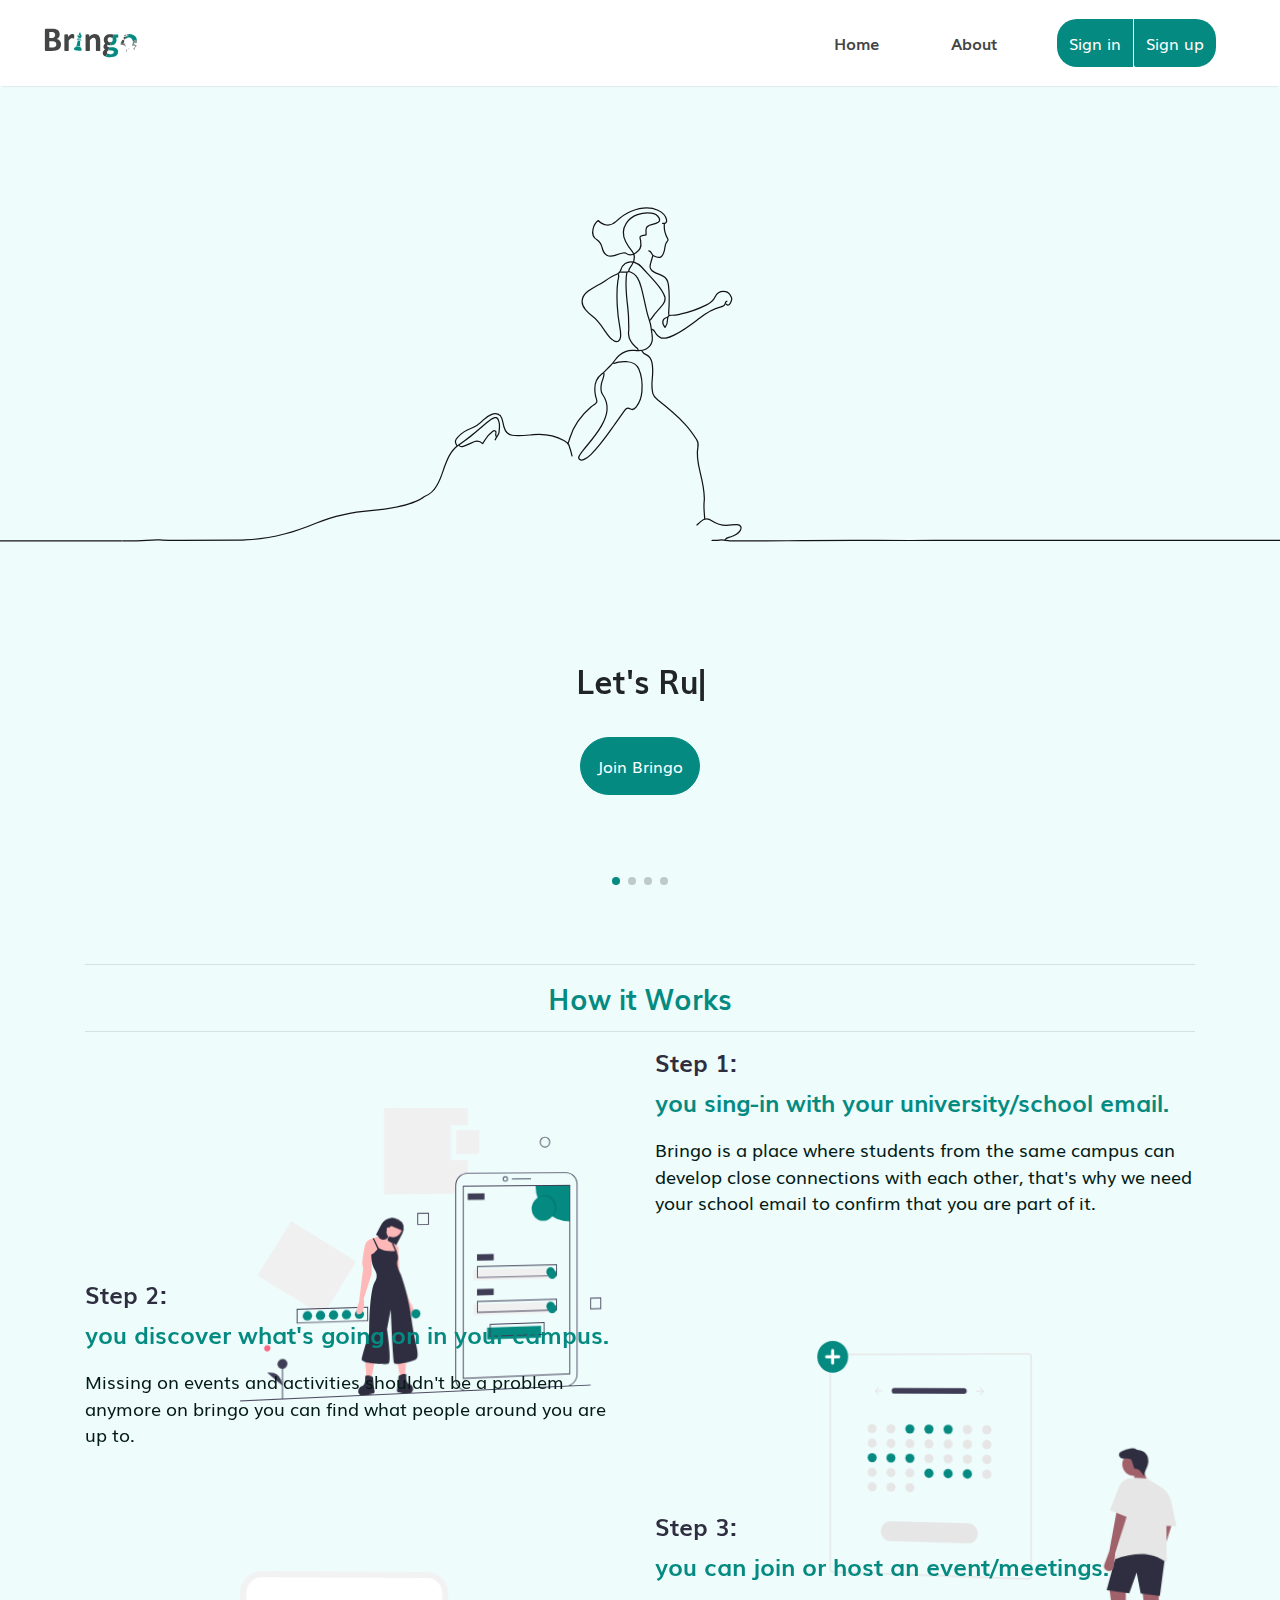
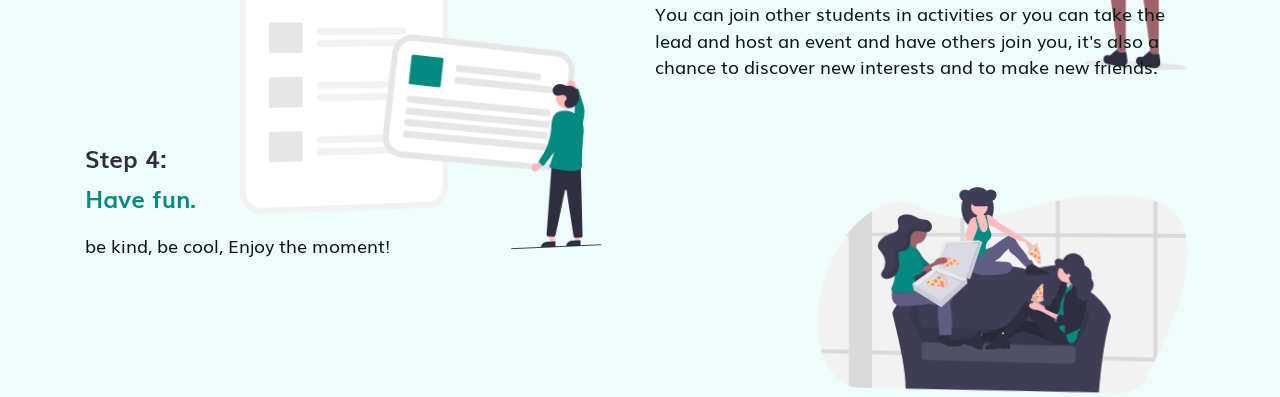
==== commit 3d1b1b41: "animate typing fix in sliders" ====
--- a/index.html
+++ b/index.html
@@ -55,27 +55,40 @@
 	<!-- Slider main container -->
 	<div class="swiper-container">
 		<!-- Additional required wrapper -->
+		<div class="section-animate-typing">
+			<div class="container text-center muli-bold">
+				<p>Let's
+					<span class="animate-typing"
+					data-animate-loop="true"
+					data-type-speed="200"
+					data-type-delay="150"
+					data-remove-speed="50"
+					data-remove-delay="500"
+					data-cursor-speed="700">
+					Run|Play Chess|Paint|eat pizza|play among us|go for a walk|go for a hike|watch a movie|do yoga|study math|watch the sunset</span></p>
+			</div>
+		</div>
 		<div class="section-center">
 			<div class="container text-center">
-				<a href="/signup/index.html"><button class="btn btn-primary px-4 py-4 join-btn">Join Bringo</button></a>
+				<a href="/signup/index.html"><button class="btn btn-primary px-3 py-3 join-btn">Join Bringo</button></a>
 			</div>
 		</div>
 		<!-- <div class="overlay"></div> -->
+		<!-- Slides -->
 		<div class="swiper-wrapper">
-			<!-- Slides -->
 			<div class="swiper-slide carousel-one">
-				<p>Let's <span class="animate-typing" data-animate-loop="true" data-type-speed="200" data-type-delay="150" data-remove-speed="50" data-remove-delay="500" data-cursor-speed="700">Run</span></p>
+				<!-- <p>Let's <span class="animate-typing" data-animate-loop="true" data-type-speed="200" data-type-delay="150" data-remove-speed="50" data-remove-delay="500" data-cursor-speed="700">Run</span></p> -->
 			</div>
 
 			<div class="swiper-slide carousel-two">
-				<p>Let's <span class="animate-typing" data-animate-loop="true" data-type-speed="200" data-type-delay="150" data-remove-speed="50" data-remove-delay="500" data-cursor-speed="700">Paint</span></p>
+				<!-- <p>Let's <span class="animate-typing" data-animate-loop="true" data-type-speed="200" data-type-delay="150" data-remove-speed="50" data-remove-delay="500" data-cursor-speed="700">Paint</span></p> -->
 			</div>
 
 			<div class="swiper-slide carousel-three">
-				<p>Let's <span class="animate-typing" data-animate-loop="true" data-type-speed="200" data-type-delay="150" data-remove-speed="50" data-remove-delay="500" data-cursor-speed="700">Play Chess</span></p>
+				<!-- <p>Let's <span class="animate-typing" data-animate-loop="true" data-type-speed="200" data-type-delay="150" data-remove-speed="50" data-remove-delay="500" data-cursor-speed="700">Play Chess</span></p> -->
 			</div>
 			<div class="swiper-slide carousel-four">
-				<p>Let's <span class="animate-typing" data-animate-loop="true" data-type-speed="200" data-type-delay="150" data-remove-speed="50" data-remove-delay="500" data-cursor-speed="700">Play BasketBall</span></p>
+				<!-- <p>Let's <span class="animate-typing" data-animate-loop="true" data-type-speed="200" data-type-delay="150" data-remove-speed="50" data-remove-delay="500" data-cursor-speed="700">Play BasketBall</span></p> -->
 			</div>
 		</div>
 		<!-- If we need pagination -->
--- a/css/main.css
+++ b/css/main.css
@@ -227,6 +227,26 @@
 	font-size: 200%;
 } */
 
+.section-animate-typing
+{
+    position: absolute;
+    top: 70%;
+    left: 50%;
+    z-index: 3;
+}
+
+.section-center
+{
+    font-size: 150%;
+}
+
+.section-animate-typing > div
+{
+    position: relative;
+    left: -50%;
+    font-size: 200%;
+}
+
 .section-center
 {
     position: absolute;
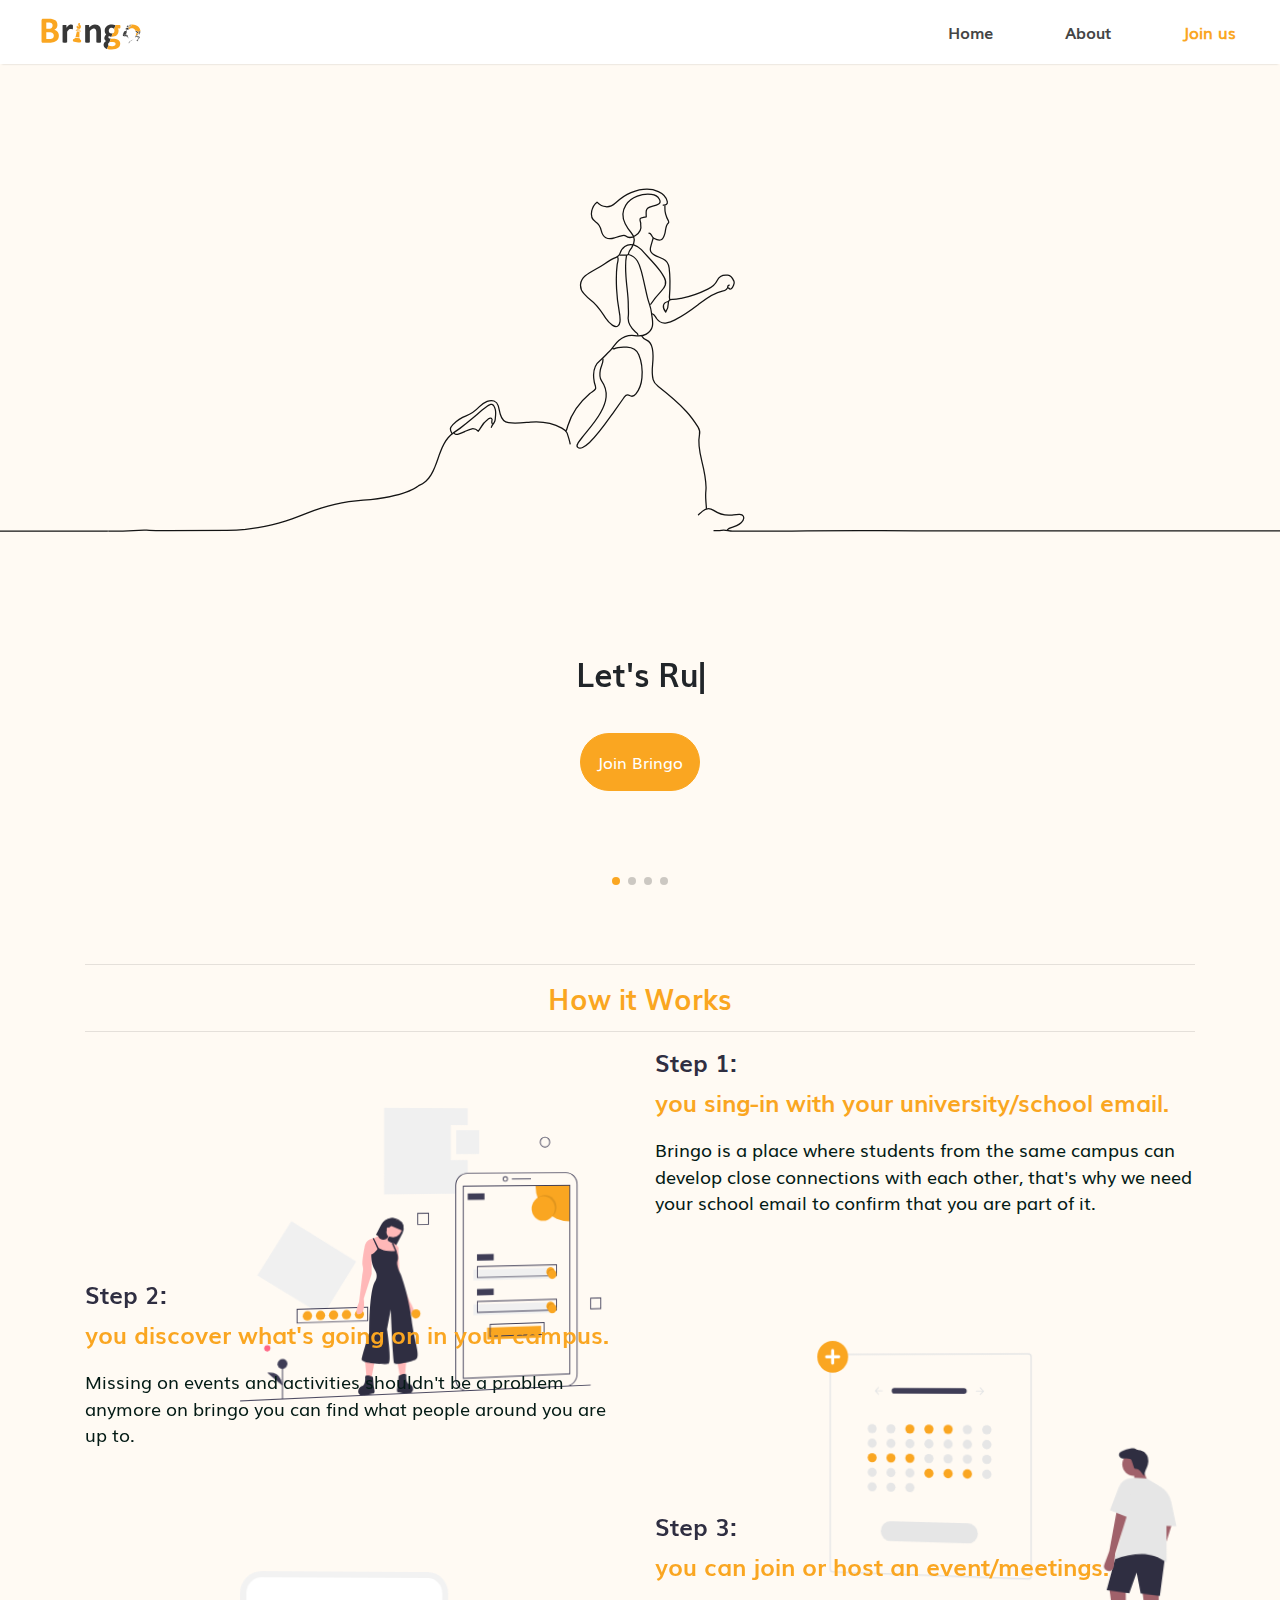
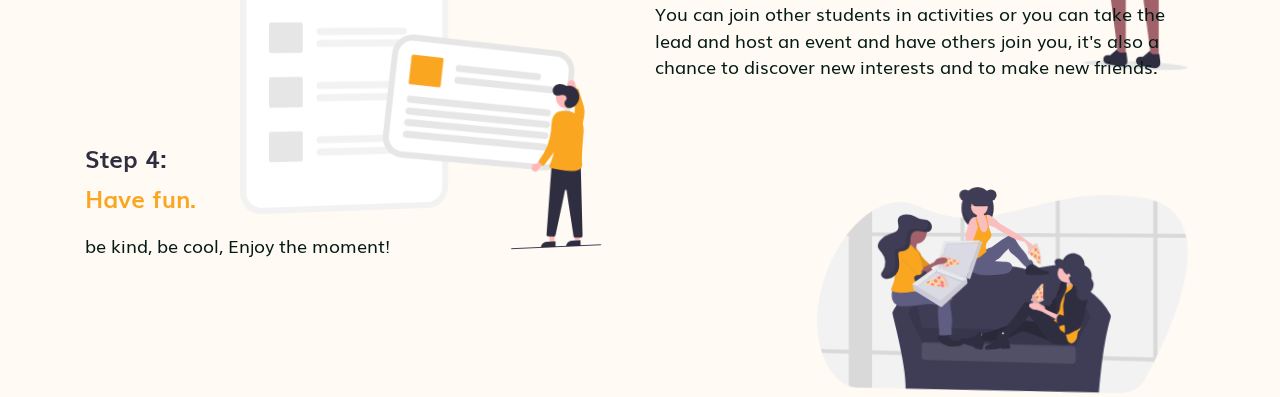
==== commit 0606be1b: "(Landing page) change design color to yellow" ====
--- a/index.html
+++ b/index.html
@@ -8,10 +8,10 @@
 	<link rel="stylesheet" href="css/bootstrap.css">
 	<link rel="stylesheet" href="css/main.css">
 	<link rel="icon" href="images/bringo-icon.svg">
-	<link rel="stylesheet" href="css/swiper-bundle.css" />
+	<!-- <link rel="stylesheet" href="css/swiper-bundle.css" /> -->
 	<link rel="stylesheet" href="css/swiper-bundle.min.css" />
 	<style>
-		.swiper-slide>p {
+		.swiper-slide > p {
 			/* display: flex;
             justify-content: center; */
 			position: absolute;
@@ -26,12 +26,13 @@
 </head>
 
 <body>
-	<nav class="navbar navbar-expand-lg navbar-light bg-white">
+	<nav class="navbar navbar-expand-lg bg-white">
 		<a href="/" class="navbar-brand">
 			<img src="images/bringo.svg" alt="bringo logo" width="150px" />
 		</a>
 		<button class="navbar-toggler" type="button" data-toggle="collapse" data-target="#navbarSupportedContent" aria-controls="navbarSupportedContent" aria-expanded="false" aria-label="Toggle navigation">
-            <span class="navbar-toggler-icon"></span>
+            <!-- <span class="navbar-toggler-icon"></span> -->
+			<span><img src="/images/ToogleMenu.svg" alt=""></span>
         </button>
 		<div class="collapse navbar-collapse" id="navbarSupportedContent">
 			<ul class="navbar-nav ml-auto text-center">
@@ -41,11 +42,8 @@
 				<li class="nav-item ml-lg-5 px-1 py-1">
 					<a class="nav-link home-about-link" href="#how-it-works">About</a>
 				</li>
-				<li class="nav-item sing-in ml-lg-5 px-1 py-1">
-					<a class="nav-link" href="/signup">Sign in</a>
-				</li>
-				<li class="nav-item sing-up mr-lg-5 px-1 py-1">
-					<a class="nav-link" href="/signup">Sign up</a>
+				<li class="nav-item sing-in ml-lg-5 mr-lg-3 px-1 py-1">
+					<a class="nav-link" href="/joinus">Join us</a>
 				</li>
 			</ul>
 		</div>
@@ -70,7 +68,7 @@
 		</div>
 		<div class="section-center">
 			<div class="container text-center">
-				<a href="/signup/index.html"><button class="btn btn-primary px-3 py-3 join-btn">Join Bringo</button></a>
+				<a href="/joinus"><button class="btn btn-primary px-3 py-3 join-btn">Join Bringo</button></a>
 			</div>
 		</div>
 		<!-- <div class="overlay"></div> -->
--- a/css/main.css
+++ b/css/main.css
@@ -54,13 +54,14 @@
 /* ------------------------- */
 
 :root {
- --primary: #048A81;
- --primaryDark: #12615b;
+ --primary: #FAA621;
+ --primaryDark: #EB9A19;
  --second: #444545;
  --third: #DE3C4B;
  --fourth: #87F5FB;
  --fiveth: #84CAE7;
  --gray: #a2a0a9;
+ --darkBg: #373737;
 }
 
 
@@ -113,7 +114,12 @@
  /* background-color: var(--fiveth); */
  font-family: Muli;
  /* height: 100000px; */
- background-color: #EEFCFB;
+ background-color: #FFFAF3;
+}
+
+.navbar-toggler:focus {
+    outline: none;
+    border: none;
 }
 
 /* Start The navbar */
@@ -121,26 +127,28 @@
 .navbar
 {
     box-shadow: 0 2px 2px -2px rgba(0,0,0,.2);
+    /* background-color: var(--darkBg) !important; */
 }
 
 .navbar img
 {
-    height: 60px;
+    height: 32px;
 }
 
 @media (min-width: 992px) {
     .sing-in {
-        background-color: var(--primary) !important;
+        /* background-color: var(--primary) !important;
         border-radius: 20px 0 0px 20px;
-        border-right: 1px solid white;
+        border-right: 1px solid white; */
     }
     .sing-up {
-        background-color: var(--primary) !important;
-        border-radius: 0px 20px 20px 2px;
+        /* background-color: var(--primary) !important;
+        border-radius: 0px 20px 20px 2px; */
     }
     .sing-in>a,
     .sing-up>a {
-        color: white !important;
+        color: var(--primary) !important;
+        font-weight: bold;
     }
     .home-about-link
     {
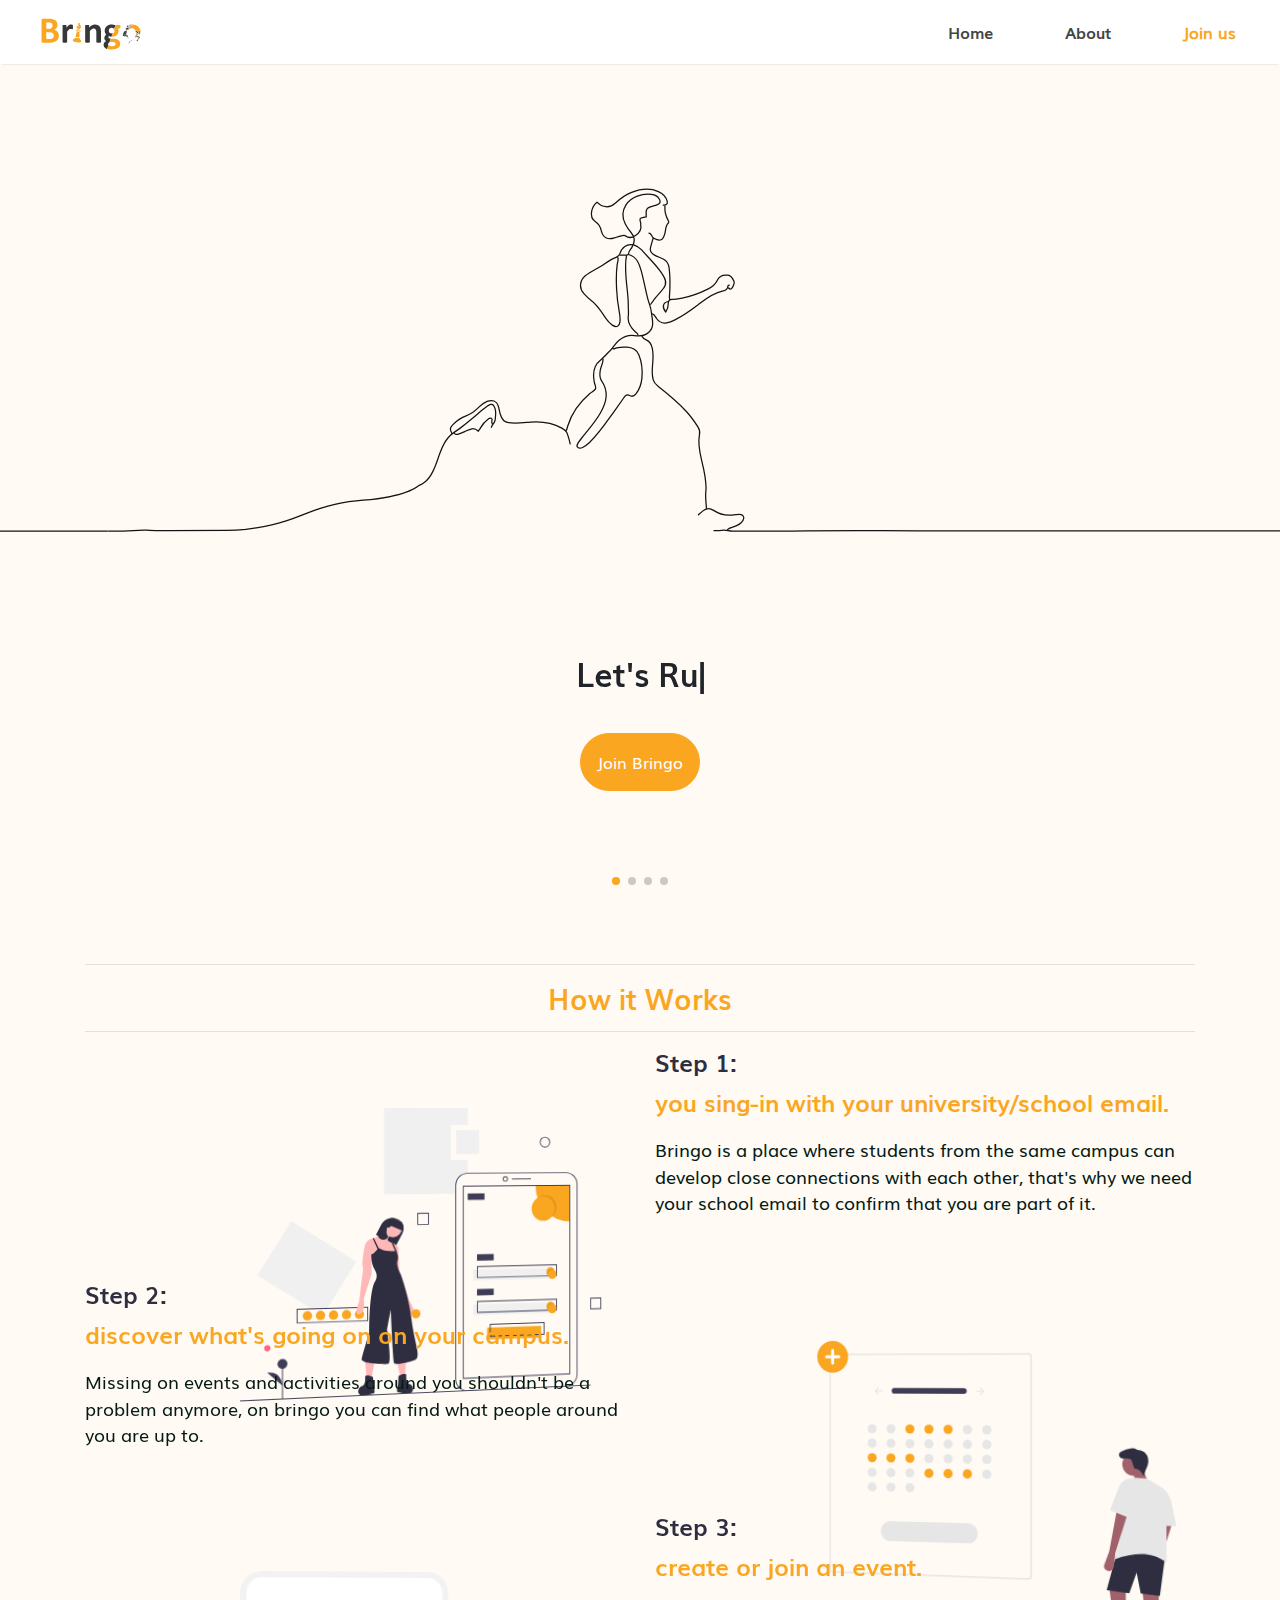
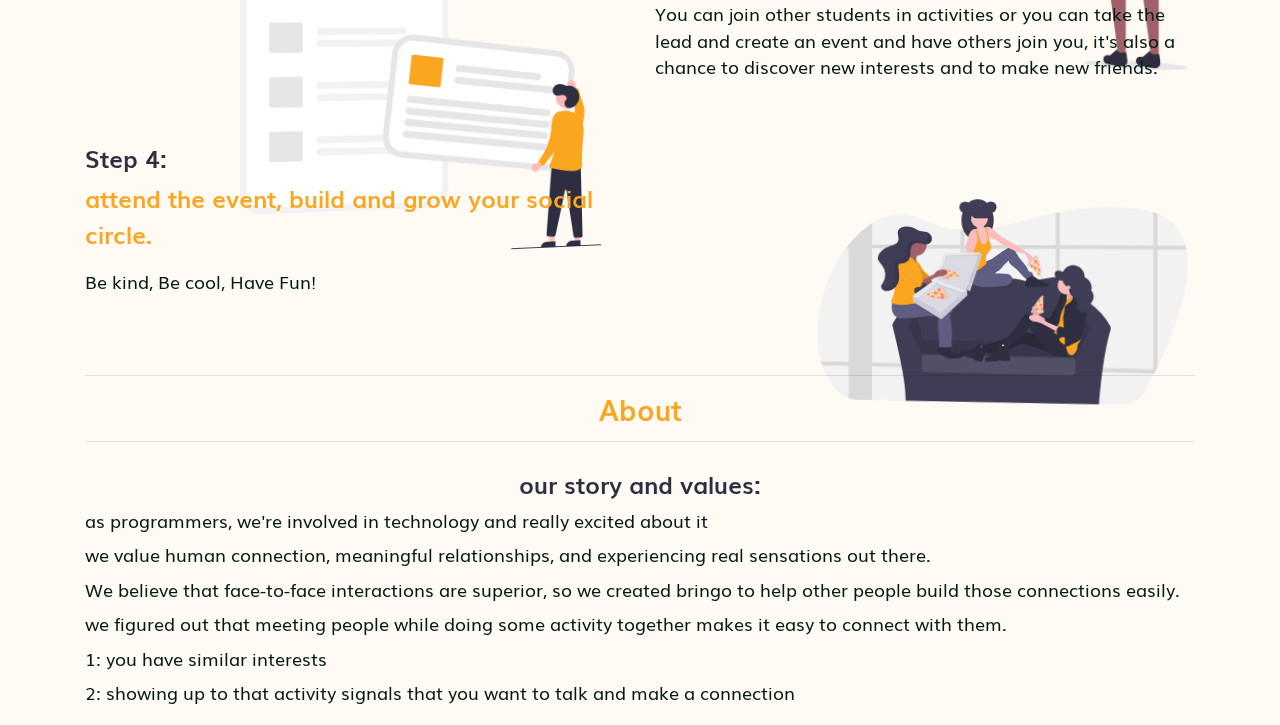
==== commit 20d57e48: "(landing page) change steps text" ====
--- a/index.html
+++ b/index.html
@@ -37,10 +37,10 @@
 		<div class="collapse navbar-collapse" id="navbarSupportedContent">
 			<ul class="navbar-nav ml-auto text-center">
 				<li class="nav-item px-1 py-1">
-					<a class="nav-link home-about-link" href="/">Home</a>
+					<a class="nav-link home-about-link" href="#how-it-works">Home</a>
 				</li>
 				<li class="nav-item ml-lg-5 px-1 py-1">
-					<a class="nav-link home-about-link" href="#how-it-works">About</a>
+					<a class="nav-link home-about-link" href="#about">About</a>
 				</li>
 				<li class="nav-item sing-in ml-lg-5 mr-lg-3 px-1 py-1">
 					<a class="nav-link" href="/joinus">Join us</a>
@@ -125,8 +125,8 @@
 			<div class="col-md-6">
 				<div class="step-content">
 					<h4 class="step-head muli-bold">Step 2:</h4>
-					<p class="short-desc muli-bold">you discover what's going on in your campus.</p>
-					<p class="long-desc">Missing on events and activities shouldn't be a problem anymore on bringo you can find what people around you are up to.</p>
+					<p class="short-desc muli-bold">discover what's going on on your campus.</p>
+					<p class="long-desc">Missing on events and activities around you shouldn't be a problem anymore, on bringo you can find what people around you are up to.</p>
 				</div>
 			</div>
 		</div>
@@ -139,8 +139,8 @@
 			<div class="col-md-6">
 				<div class="step-content">
 					<h4 class="step-head muli-bold">Step 3:</h4>
-					<p class="short-desc muli-bold">you can join or host an event/meetings.</p>
-					<p class="long-desc">You can join other students in activities or you can take the lead and host an event and have others join you, it's also a chance to discover new interests and to make new friends.</p>
+					<p class="short-desc muli-bold">create or join an event.</p>
+					<p class="long-desc">You can join other students in activities or you can take the lead and create an event and have others join you, it's also a chance to discover new interests and to make new friends.</p>
 				</div>
 			</div>
 
@@ -154,15 +154,42 @@
 			<div class="col-md-6">
 				<div class="step-content">
 					<h4 class="step-head muli-bold">Step 4:</h4>
-					<p class="short-desc muli-bold">Have fun.</p>
-					<p class="long-desc">be kind, be cool, Enjoy the moment!</p>
+					<p class="short-desc muli-bold">attend the event, build and grow your social circle.</p>
+					<p class="long-desc">Be kind, Be cool, Have Fun!</p>
 				</div>
 			</div>
 		</div>
 	</div>
 
 	<!-- End How it works -->
-
+	
+	<!-- Start about -->
+	
+	<div class="container how-it-works" id="about">
+		<div class="row mt-5">
+			<div class="col-12 text-center muli-bold short-desc">
+				<hr>
+				<h3>About</h3>
+				<hr>
+			</div>
+			
+			<div class="col-12">
+				<div class="step-content mb-4">
+					<h4 class="step-head muli-bold text-center">our story and values:</h4>
+					<!-- <p class="short-desc muli-bold">you sing-in with your university/school email.</p> -->
+					<p class="mb-2 long-desc">as programmers, we're involved in technology and really excited about it</p>
+					<p class="mb-2 long-desc">we value human connection, meaningful relationships, and experiencing real sensations out there.</p>
+					<p class="mb-2 long-desc">We believe that face-to-face interactions are superior, so we created bringo to help other people build those connections easily.</p>
+					<p class="mb-2 long-desc">we figured out that meeting people while doing some activity together makes it easy to connect with them.</p>
+					<p class="mb-2 long-desc">1: you have similar interests</p>
+					<p class="mb-2 long-desc">2: showing up to that activity signals that you want to talk and make a connection</p>
+				</div>
+			</div>
+		</div>
+	</div>
+	
+	<!-- end about -->
+	
 	<script src="js/jquery-3.5.1.min.js"></script>
 	<script src="js/bootstrap.min.js"></script>
 	<script src="js/jquery.animateTyping.js"></script>
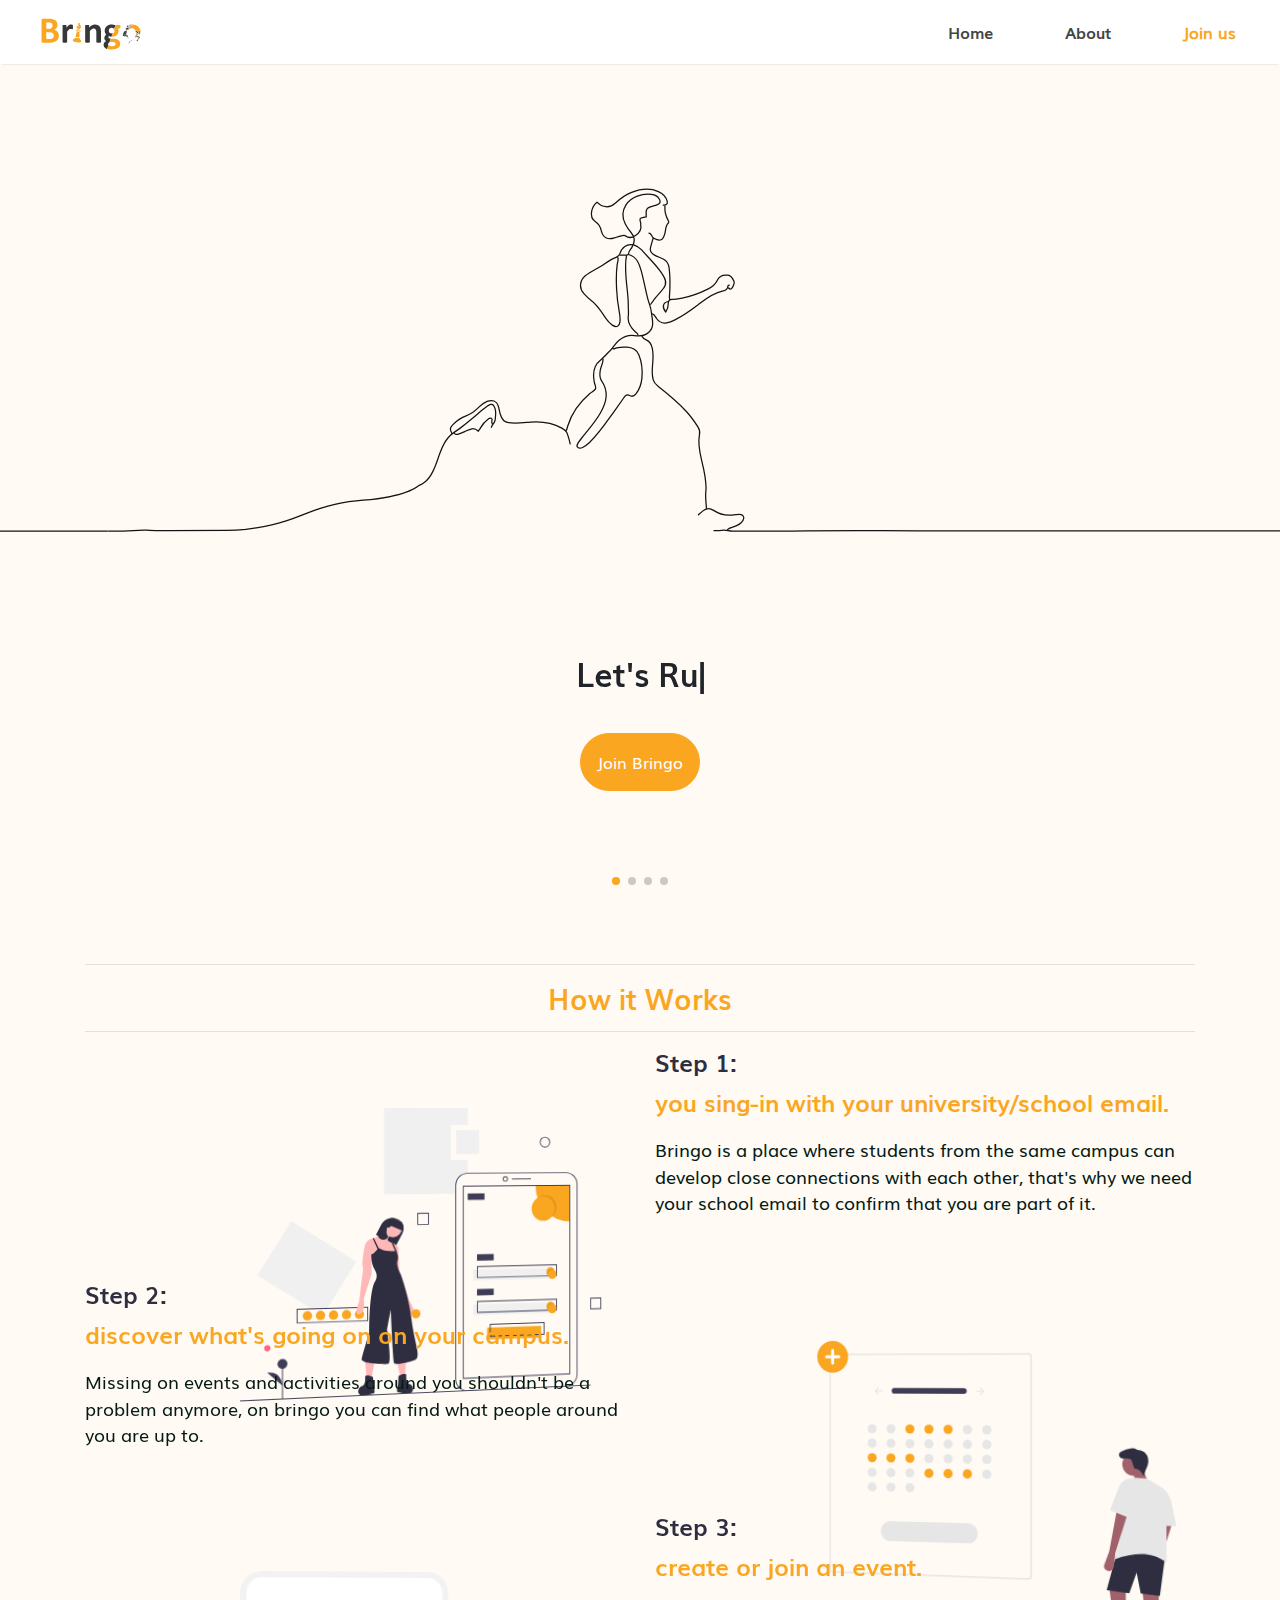
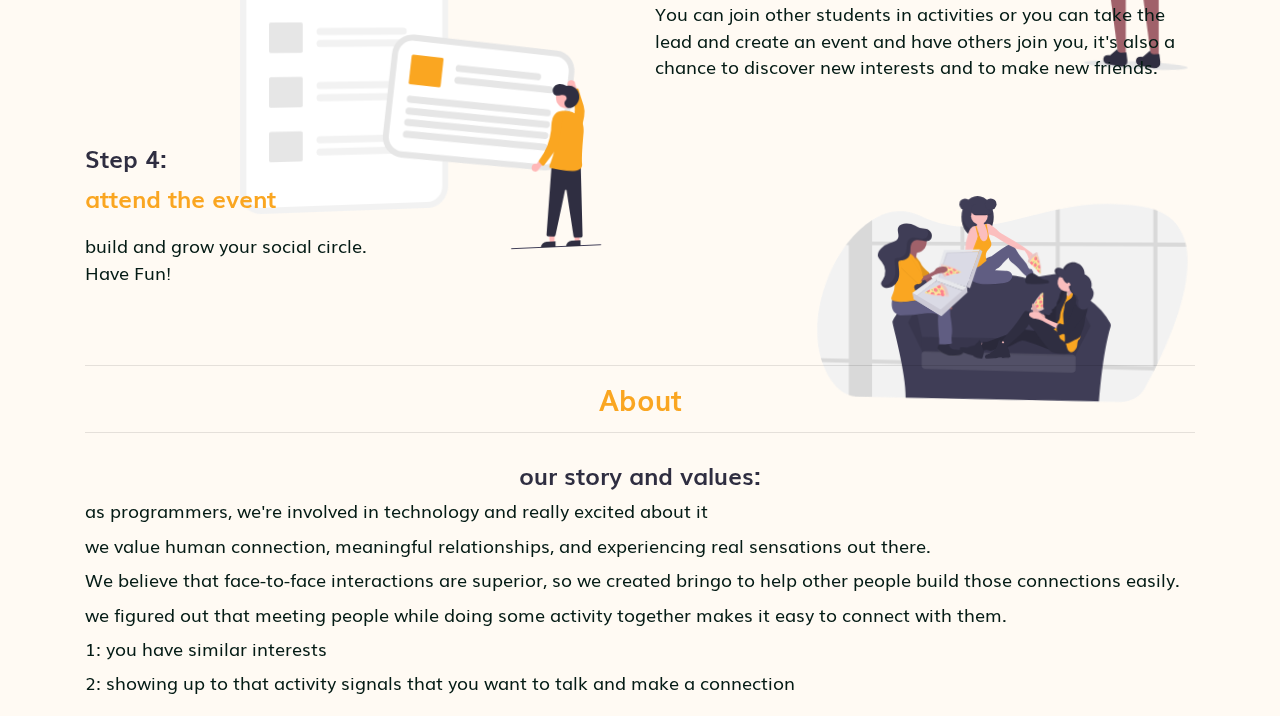
==== commit 03d87f91: "change slider data" ====
--- a/index.html
+++ b/index.html
@@ -63,7 +63,7 @@
 					data-remove-speed="50"
 					data-remove-delay="500"
 					data-cursor-speed="700">
-					Run|Play Chess|Paint|eat pizza|play among us|go for a walk|go for a hike|watch a movie|do yoga|study math|watch the sunset</span></p>
+					Run|Play Chess|Paint|eat pizza|lear how to dance|go for a walk|go for a hike|watch a movie|do yoga|study math|watch the sunset|play tennis</span></p>
 			</div>
 		</div>
 		<div class="section-center">
@@ -154,8 +154,8 @@
 			<div class="col-md-6">
 				<div class="step-content">
 					<h4 class="step-head muli-bold">Step 4:</h4>
-					<p class="short-desc muli-bold">attend the event, build and grow your social circle.</p>
-					<p class="long-desc">Be kind, Be cool, Have Fun!</p>
+					<p class="short-desc muli-bold">attend the event</p>
+					<p class="long-desc">build and grow your social circle. <br>Have Fun!</p>
 				</div>
 			</div>
 		</div>
